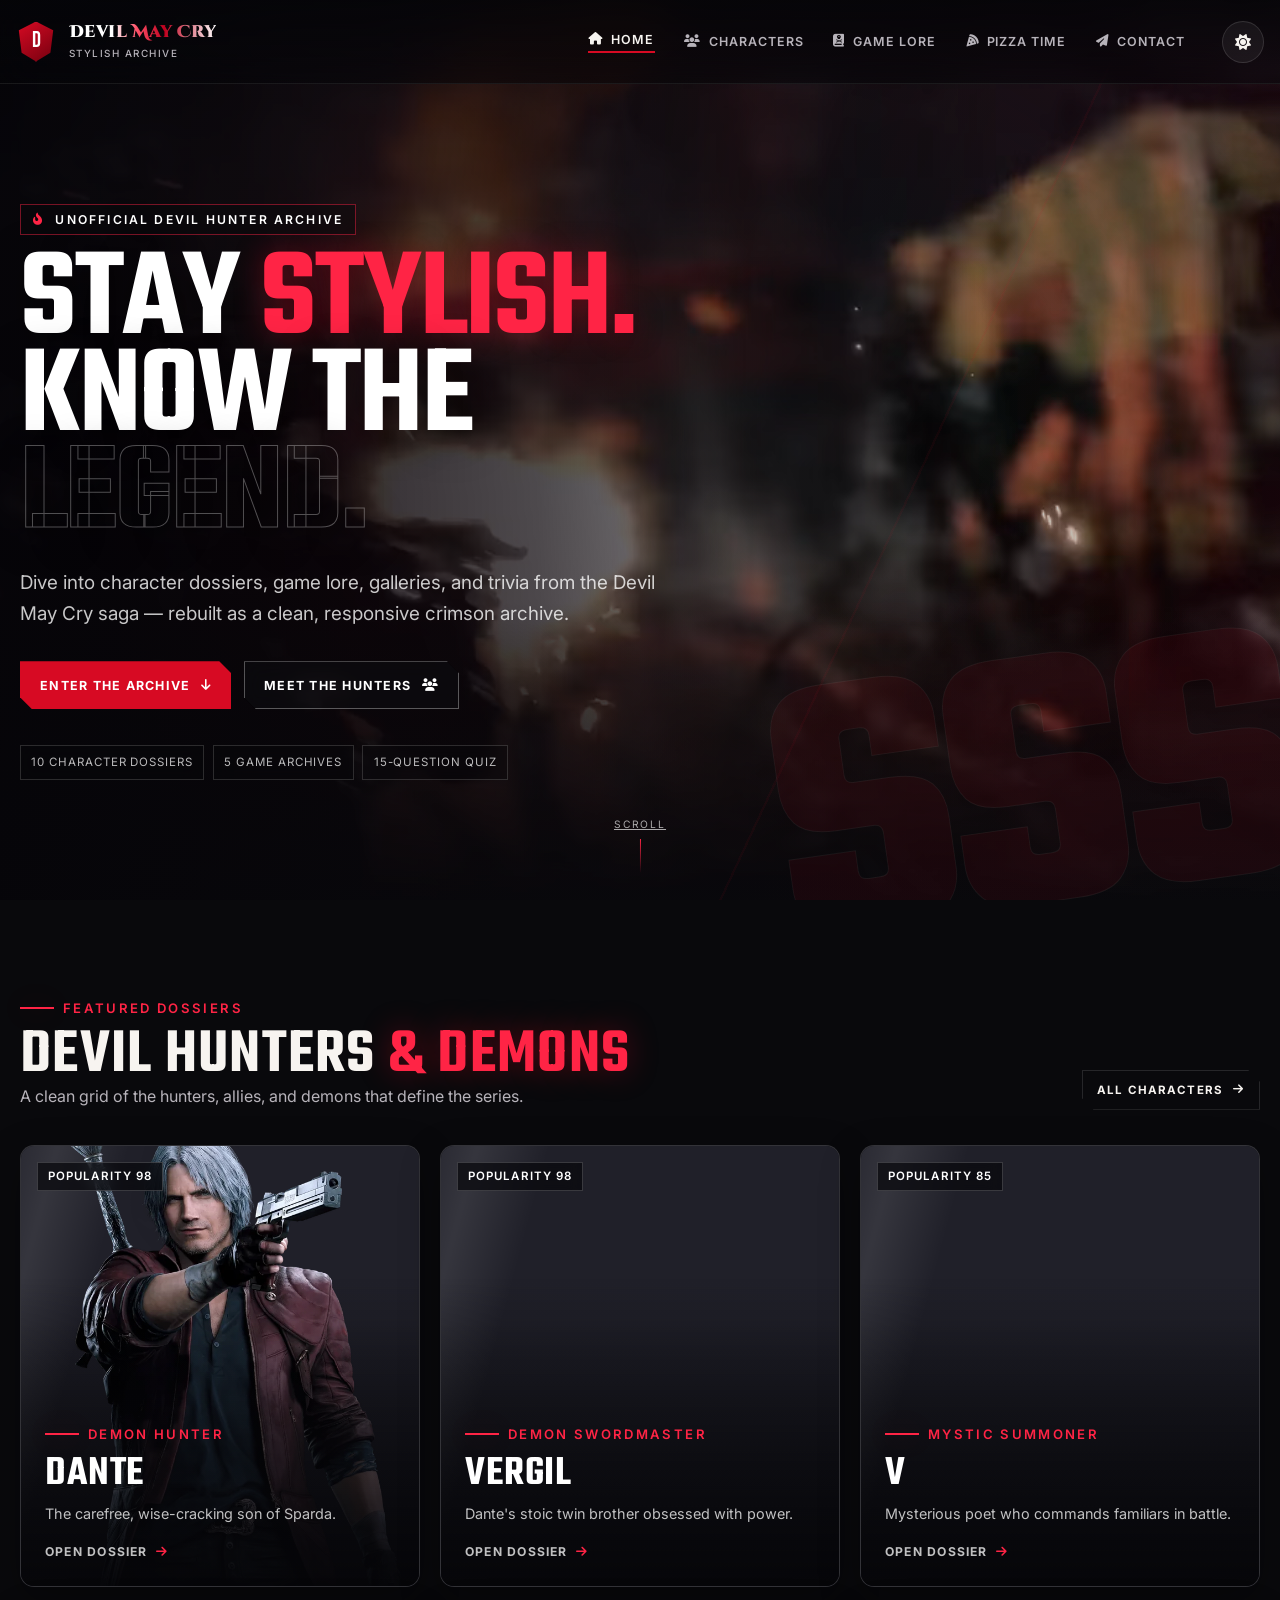
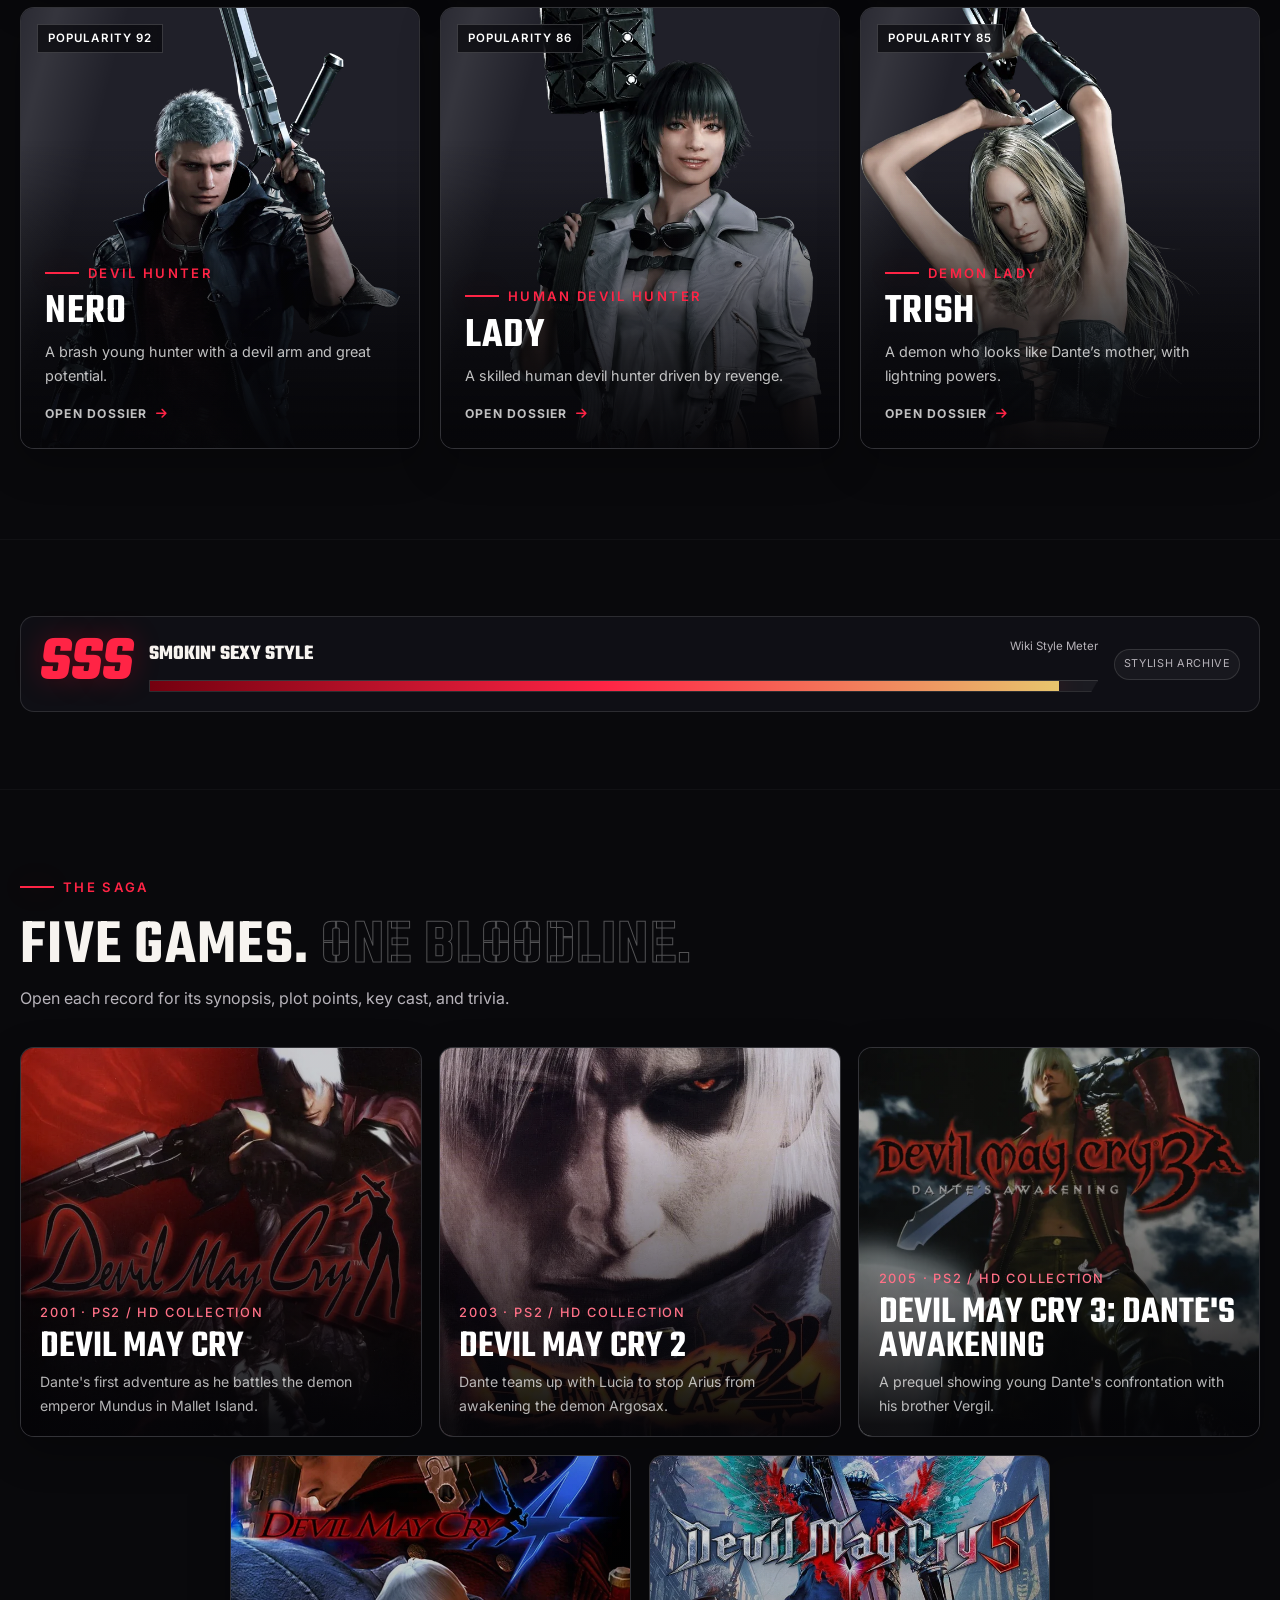
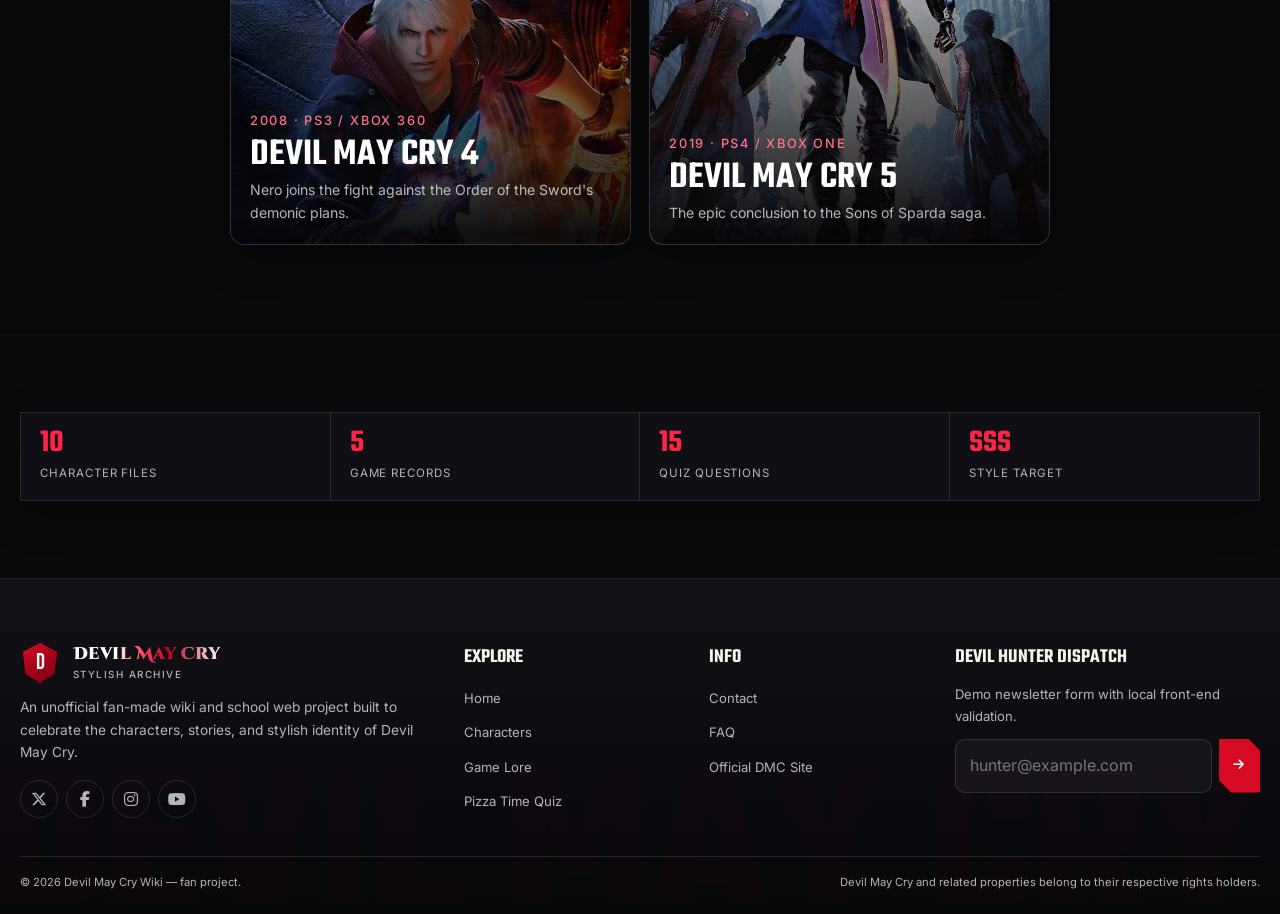
==== index.html @ 2d4bf3bb "new dmc wiki" ====
<!doctype html>
<html lang="en" data-theme="dark">
<head>
  <meta charset="utf-8">
  <meta name="viewport" content="width=device-width, initial-scale=1">
  <meta name="theme-color" content="#09090c">
  <link rel="icon" href="assets/icons/favicon.ico" sizes="32x32">
  <link rel="icon" type="image/png" sizes="32x32" href="assets/icons/favicon-32.png">
  <link rel="apple-touch-icon" href="assets/icons/favicon-180.png">
  <meta name="description" content="Unofficial Devil May Cry fan wiki with character dossiers, game lore, galleries, and a 15-question trivia quiz.">
  <title>Devil May Cry Wiki — Stylish Archive</title>
  <link rel="preconnect" href="https://fonts.googleapis.com">
  <link rel="preconnect" href="https://fonts.gstatic.com" crossorigin>
  <link href="https://fonts.googleapis.com/css2?family=Bebas+Neue&family=Cinzel+Decorative:wght@700;900&family=Inter:wght@400;500;600;700&family=Teko:wght@400;500;600;700&display=swap" rel="stylesheet">
  <link rel="stylesheet" href="https://cdnjs.cloudflare.com/ajax/libs/font-awesome/6.7.2/css/all.min.css">
  <link rel="stylesheet" href="style.css">
</head>
<body>
<div class="scroll-progress" id="scrollProgress" aria-hidden="true"></div>
<header class="site-header" id="siteHeader">
  <div class="nav-shell">
    <a class="brand" href="index.html" aria-label="Devil May Cry Wiki home">
      <span class="brand-mark">D</span>
      <span class="brand-copy"><span class="brand-name">Devil May Cry</span><span class="brand-tag">Stylish Archive</span></span>
    </a>
    <nav class="site-nav" id="siteNav" aria-label="Primary navigation"><ul class="nav-list"><li><a class="nav-link active" href="index.html"><i class="fa-solid fa-house"></i>Home</a></li><li><a class="nav-link " href="characters.html"><i class="fa-solid fa-users"></i>Characters</a></li><li><a class="nav-link " href="lore.html"><i class="fa-solid fa-book-skull"></i>Game Lore</a></li><li><a class="nav-link " href="quiz.html"><i class="fa-solid fa-pizza-slice"></i>Pizza Time</a></li><li><a class="nav-link " href="contact.html"><i class="fa-solid fa-paper-plane"></i>Contact</a></li></ul></nav>
    <div class="nav-actions">
      <button class="icon-btn" id="themeToggle" type="button" aria-label="Switch color theme"><i class="fa-solid fa-sun"></i></button>
      <button class="menu-btn" id="menuButton" type="button" aria-label="Open menu" aria-controls="siteNav" aria-expanded="false"><span></span><span></span><span></span></button>
    </div>
  </div>
</header>
<section class="hero" id="home">
  <div class="hero-media"><video autoplay muted loop playsinline preload="metadata" poster="assets/images/Dmc5.webp"><source src="assets/images/hero-loop.webm" type="video/webm"><source src="assets/images/hero-loop.mp4" type="video/mp4"></video></div>
  <div class="container">
    <div class="hero-copy reveal is-visible">
      <span class="eyebrow"><i class="fa-solid fa-fire-flame-curved"></i> Unofficial Devil Hunter Archive</span>
      <h1 class="hero-title">Stay <span class="slash">Stylish.</span><br>Know the <span class="display-outline">Legend.</span></h1>
      <p class="hero-lede">Dive into character dossiers, game lore, galleries, and trivia from the Devil May Cry saga — rebuilt as a clean, responsive crimson archive.</p>
      <div class="hero-actions"><a class="btn" href="#featured">Enter the archive <i class="fa-solid fa-arrow-down"></i></a><a class="btn secondary" href="characters.html">Meet the hunters <i class="fa-solid fa-users"></i></a></div>
      <div class="hero-badges"><span class="micro-badge">10 character dossiers</span><span class="micro-badge">5 game archives</span><span class="micro-badge">15-question quiz</span></div>
    </div>
  </div>
  <a class="scroll-cue" href="#featured" aria-label="Scroll to featured section">Scroll<span></span></a>
</section>
<main>
  <section class="section" id="featured">
    <div class="container">
      <div class="section-heading split reveal"><div><span class="section-kicker">Featured dossiers</span><h2>Devil Hunters <span class="accent-text">& Demons</span></h2><p>A clean grid of the hunters, allies, and demons that define the series.</p></div><a class="btn ghost small" href="characters.html">All characters <i class="fa-solid fa-arrow-right"></i></a></div>
      <div class="archive-grid" id="featuredGrid"><div class="loading"><div><div class="spinner"></div><p style="margin-top:.8rem">Loading dossiers…</p></div></div></div>
    </div>
  </section>
  <section class="section compact">
    <div class="container"><div class="style-panel reveal"><div class="style-meter"><div class="style-letter">SSS</div><div><div style="display:flex;justify-content:space-between;gap:1rem;margin-bottom:.55rem"><strong style="font-family:var(--font-display);font-size:1.3rem;text-transform:uppercase">Smokin' Sexy Style</strong><span style="color:var(--muted);font-size:.72rem">Wiki Style Meter</span></div><div class="meter-track"><div class="meter-fill" style="--meter:96%"></div></div></div><span class="tag">Stylish archive</span></div></div></div>
  </section>
  <section class="section" id="saga">
    <div class="container"><div class="section-heading reveal"><span class="section-kicker">The saga</span><h2>Five Games. <span class="display-outline">One Bloodline.</span></h2><p>Open each record for its synopsis, plot points, key cast, and trivia.</p></div><div class="saga-grid reveal-stagger" id="sagaGrid"></div></div>
  </section>
  <section class="section compact">
    <div class="container"><div class="stat-rail reveal"><div><strong>10</strong><span>Character files</span></div><div><strong>5</strong><span>Game records</span></div><div><strong>15</strong><span>Quiz questions</span></div><div><strong>SSS</strong><span>Style target</span></div></div></div>
  </section>
</main>
<footer class="site-footer">
  <div class="container">
    <div class="footer-grid">
      <div class="footer-about">
        <a class="brand" href="index.html"><span class="brand-mark">D</span><span class="brand-copy"><span class="brand-name">Devil May Cry</span><span class="brand-tag">Stylish Archive</span></span></a>
        <p>An unofficial fan-made wiki and school web project built to celebrate the characters, stories, and stylish identity of Devil May Cry.</p>
        <div class="social-row" aria-label="Official Devil May Cry social links">
          <a class="social-link" href="https://x.com/DevilMayCry" target="_blank" rel="noopener" aria-label="X / Twitter"><i class="fa-brands fa-x-twitter"></i></a>
          <a class="social-link" href="https://www.facebook.com/DMCPOCOFFICIAL/" target="_blank" rel="noopener" aria-label="Facebook"><i class="fa-brands fa-facebook-f"></i></a>
          <a class="social-link" href="https://www.instagram.com/devilmaycry_5/" target="_blank" rel="noopener" aria-label="Instagram"><i class="fa-brands fa-instagram"></i></a>
          <a class="social-link" href="https://www.youtube.com/devilmaycry" target="_blank" rel="noopener" aria-label="YouTube"><i class="fa-brands fa-youtube"></i></a>
        </div>
      </div>
      <div>
        <h3 class="footer-title">Explore</h3>
        <ul class="footer-links"><li><a href="index.html">Home</a></li><li><a href="characters.html">Characters</a></li><li><a href="lore.html">Game Lore</a></li><li><a href="quiz.html">Pizza Time Quiz</a></li></ul>
      </div>
      <div>
        <h3 class="footer-title">Info</h3>
        <ul class="footer-links"><li><a href="contact.html">Contact</a></li><li><a href="contact.html#faq">FAQ</a></li><li><a href="https://www.devilmaycry.com/5se/us/" target="_blank" rel="noopener">Official DMC Site</a></li></ul>
      </div>
      <div>
        <h3 class="footer-title">Devil Hunter Dispatch</h3>
        <p style="color:var(--muted);font-size:.82rem;margin-bottom:.7rem">Demo newsletter form with local front-end validation.</p>
        <div><form class="newsletter newsletter-form" novalidate><input class="field" type="email" aria-label="Newsletter email" placeholder="hunter@example.com" required><button class="btn" type="submit" aria-label="Subscribe"><i class="fa-solid fa-arrow-right"></i></button></form><p class="newsletter-status" aria-live="polite"></p></div>
      </div>
    </div>
    <div class="footer-bottom"><span>© <span data-current-year></span> Devil May Cry Wiki — fan project.</span><span>Devil May Cry and related properties belong to their respective rights holders.</span></div>
  </div>
</footer>
<button class="back-top" id="backTop" type="button" aria-label="Back to top"><i class="fa-solid fa-arrow-up"></i></button>
<div class="lightbox" id="lightbox" role="dialog" aria-modal="true" aria-hidden="true" aria-label="Image preview"><div class="lightbox-inner"><button class="lightbox-close" id="lightboxClose" aria-label="Close image preview"><i class="fa-solid fa-xmark"></i></button><img id="lightboxImage" alt=""><p class="lightbox-caption" id="lightboxCaption"></p></div></div>
<div class="cursor-dot" aria-hidden="true"></div><div class="cursor-ring" aria-hidden="true"></div>
<script src="assets/js/site.js" defer></script>
<script src="assets/js/home.js" defer></script>
</body>
</html>
---- style.css ----
/* =========================================================
   DEVIL MAY CRY WIKI — ORGANIZED STYLISH RENOVATION
   Shared design system for all pages
   ========================================================= */

:root {
  --crimson: #d70a23;
  --crimson-bright: #ff2445;
  --crimson-deep: #74000f;
  --blood: #2a0007;
  --ink: #09090c;
  --ink-2: #111117;
  --panel: rgba(18, 18, 24, .82);
  --panel-solid: #17171d;
  --surface: #202029;
  --surface-2: #2a2a35;
  --paper: #f4f1ea;
  --text: #f7f4f0;
  --muted: #b7b3ba;
  --line: rgba(255, 255, 255, .12);
  --line-hot: rgba(255, 36, 69, .45);
  --accent: #e7c56d;
  --accent-cool: #87c9ff;
  --success: #55d68c;
  --danger: #ff5b6e;
  --shadow: 0 24px 70px rgba(0, 0, 0, .45);
  --shadow-soft: 0 14px 40px rgba(0, 0, 0, .28);
  --glow: 0 0 28px rgba(215, 10, 35, .32);
  --radius-sm: 10px;
  --radius: 14px;
  --radius-lg: 20px;
  --nav-h: 84px;
  --max: 1240px;
  --space-section: clamp(4rem, 7vw, 6.5rem);
  --font-display: 'Teko', sans-serif;
  --font-logo: 'Cinzel Decorative', serif;
  --font-head: 'Bebas Neue', sans-serif;
  --font-body: 'Inter', sans-serif;
  --ease: cubic-bezier(.2, .8, .2, 1);
}

[data-theme='light'] {
  --ink: #ece7df;
  --ink-2: #f7f2eb;
  --panel: rgba(255, 250, 244, .86);
  --panel-solid: #fffaf4;
  --surface: #eee6dc;
  --surface-2: #e3d7ca;
  --paper: #17131a;
  --text: #1b161c;
  --muted: #6e636c;
  --line: rgba(41, 22, 28, .16);
  --line-hot: rgba(173, 0, 29, .35);
  --crimson: #ad001d;
  --crimson-bright: #d50b2b;
  --crimson-deep: #760014;
  --blood: #f4dfe2;
  --accent: #8d6418;
  --accent-cool: #2e6596;
  --shadow: 0 24px 70px rgba(64, 33, 37, .16);
  --shadow-soft: 0 14px 40px rgba(64, 33, 37, .12);
  --glow: 0 0 24px rgba(173, 0, 29, .16);
}

* {
  box-sizing: border-box;
  margin: 0;
  padding: 0;
}

html {
  scroll-behavior: smooth;
  scroll-padding-top: calc(var(--nav-h) + 18px);
}

body {
  min-height: 100vh;
  overflow-x: hidden;
  background: var(--ink);
  color: var(--text);
  font-family: var(--font-body);
  line-height: 1.65;
  transition: background .35s ease, color .35s ease;
}

body.menu-open {
  overflow: hidden;
}

body::before {
  content: '';
  position: fixed;
  inset: 0;
  pointer-events: none;
  z-index: -2;
  background:
    radial-gradient(circle at 16% 18%, rgba(215, 10, 35, .10), transparent 28rem),
    radial-gradient(circle at 84% 72%, rgba(72, 92, 156, .05), transparent 30rem),
    linear-gradient(180deg, rgba(255, 255, 255, .012), transparent 45%);
  background-size: auto;
}

body::after {
  content: '';
  position: fixed;
  inset: 0;
  pointer-events: none;
  z-index: 9998;
  opacity: .055;
  mix-blend-mode: soft-light;
  background-image: url("data:image/svg+xml,%3Csvg viewBox='0 0 140 140' xmlns='http://www.w3.org/2000/svg'%3E%3Cfilter id='n'%3E%3CfeTurbulence type='fractalNoise' baseFrequency='.75' numOctaves='3' stitchTiles='stitch'/%3E%3C/filter%3E%3Crect width='100%25' height='100%25' filter='url(%23n)' opacity='.22'/%3E%3C/svg%3E");
}

::selection {
  background: var(--crimson);
  color: #fff;
}

img,
video {
  max-width: 100%;
  display: block;
}

a {
  color: inherit;
}

button,
input,
select,
textarea {
  font: inherit;
}

button {
  color: inherit;
}

button,
a {
  -webkit-tap-highlight-color: transparent;
}

.container {
  width: min(calc(100% - 2rem), var(--max));
  margin-inline: auto;
}

.section {
  padding: var(--space-section) 0;
  position: relative;
}

.section.compact {
  padding-block: clamp(3rem, 6vw, 5rem);
}

.section-kicker {
  display: inline-flex;
  align-items: center;
  gap: .55rem;
  color: var(--crimson-bright);
  text-transform: uppercase;
  letter-spacing: .18em;
  font: 600 .82rem var(--font-body);
  margin-bottom: .8rem;
}

.section-kicker::before {
  content: '';
  width: 34px;
  height: 2px;
  background: currentColor;
  box-shadow: var(--glow);
}

.section-heading {
  display: grid;
  gap: .7rem;
  margin-bottom: 2.2rem;
}

.section-heading.split {
  grid-template-columns: 1fr auto;
  align-items: end;
}

.section-heading h2,
.page-title {
  font-family: var(--font-display);
  font-size: clamp(2.7rem, 5vw, 4.9rem);
  font-weight: 600;
  line-height: .86;
  letter-spacing: .02em;
  text-transform: uppercase;
}

.section-heading p {
  max-width: 700px;
  color: var(--muted);
}

.display-outline {
  -webkit-text-stroke: 1px rgba(255, 255, 255, .3);
  color: transparent;
}

[data-theme='light'] .display-outline {
  -webkit-text-stroke-color: rgba(20, 10, 15, .35);
}

/* ---------- fixed navigation ---------- */
.site-header {
  position: fixed;
  inset: 0 0 auto 0;
  height: var(--nav-h);
  z-index: 1200;
  display: flex;
  align-items: center;
  background: linear-gradient(180deg, rgba(5, 5, 8, .9), rgba(5, 5, 8, .56));
  border-bottom: 1px solid rgba(255, 255, 255, .08);
  backdrop-filter: blur(18px) saturate(130%);
  transition: height .35s var(--ease), background .35s ease, box-shadow .35s ease;
}

[data-theme='light'] .site-header {
  background: linear-gradient(180deg, rgba(255, 250, 244, .94), rgba(255, 250, 244, .76));
}

.site-header.scrolled {
  height: 68px;
  box-shadow: 0 14px 40px rgba(0, 0, 0, .25);
  background: rgba(8, 8, 12, .9);
}

[data-theme='light'] .site-header.scrolled {
  background: rgba(255, 250, 244, .94);
}

.nav-shell {
  width: min(calc(100% - 2rem), 1380px);
  margin: auto;
  display: flex;
  align-items: center;
  gap: 1rem;
}

.brand {
  text-decoration: none;
  display: flex;
  align-items: center;
  gap: .8rem;
  min-width: max-content;
}

.brand-mark {
  width: 40px;
  aspect-ratio: 1;
  display: grid;
  place-items: center;
  border: 1px solid var(--line-hot);
  background: linear-gradient(145deg, var(--crimson), var(--crimson-deep));
  clip-path: polygon(50% 0, 93% 22%, 86% 78%, 50% 100%, 14% 78%, 7% 22%);
  box-shadow: var(--glow);
  color: white;
  font-family: var(--font-head);
  font-size: 1.4rem;
}

.brand-copy {
  display: grid;
  line-height: 1;
}

.brand-name {
  font-family: var(--font-logo);
  font-weight: 900;
  font-size: clamp(.78rem, 1.4vw, 1.05rem);
  letter-spacing: .03em;
  background: linear-gradient(90deg, #fff 0 30%, #ff5269 46%, #bf001e 65%, #fff 100%);
  -webkit-background-clip: text;
  background-clip: text;
  color: transparent;
}

[data-theme='light'] .brand-name {
  background: none;
  color: var(--text);
}

.brand-tag {
  color: var(--muted);
  font: 500 .62rem var(--font-body);
  letter-spacing: .15em;
  text-transform: uppercase;
  margin-top: .35rem;
}

.site-nav {
  margin-left: auto;
}

.nav-list {
  display: flex;
  align-items: center;
  list-style: none;
  gap: .2rem;
}

.nav-link {
  position: relative;
  display: inline-flex;
  align-items: center;
  gap: .5rem;
  padding: .72rem .82rem;
  text-decoration: none;
  color: var(--muted);
  font: 600 .78rem var(--font-body);
  letter-spacing: .08em;
  text-transform: uppercase;
  transition: color .25s ease, transform .25s var(--ease);
}

.nav-link::after {
  content: '';
  position: absolute;
  left: .8rem;
  right: .8rem;
  bottom: .35rem;
  height: 2px;
  transform: scaleX(0);
  background: var(--crimson);
  transform-origin: right;
  transition: transform .3s var(--ease);
}

.nav-link:hover,
.nav-link.active {
  color: var(--text);
  transform: translateY(-2px);
}

.nav-link:hover::after,
.nav-link.active::after {
  transform: scaleX(1);
  transform-origin: left;
}

.nav-actions {
  display: flex;
  align-items: center;
  gap: .5rem;
  margin-left: .5rem;
}

.icon-btn,
.menu-btn {
  width: 42px;
  aspect-ratio: 1;
  display: grid;
  place-items: center;
  border-radius: 50%;
  border: 1px solid var(--line);
  background: rgba(255, 255, 255, .055);
  cursor: pointer;
  transition: transform .25s var(--ease), border-color .25s ease, background .25s ease;
}

.icon-btn:hover,
.menu-btn:hover {
  transform: translateY(-2px) rotate(4deg);
  border-color: var(--line-hot);
  background: rgba(215, 10, 35, .12);
}

.menu-btn {
  display: none;
  position: relative;
}

.menu-btn span {
  position: absolute;
  width: 18px;
  height: 2px;
  background: currentColor;
  transition: .28s var(--ease);
}

.menu-btn span:nth-child(1) {
  transform: translateY(-6px);
}

.menu-btn span:nth-child(3) {
  transform: translateY(6px);
}

.menu-btn[aria-expanded='true'] span:nth-child(1) {
  transform: rotate(45deg);
}

.menu-btn[aria-expanded='true'] span:nth-child(2) {
  opacity: 0;
}

.menu-btn[aria-expanded='true'] span:nth-child(3) {
  transform: rotate(-45deg);
}

.scroll-progress {
  position: fixed;
  inset: 0 auto auto 0;
  height: 3px;
  width: var(--scroll, 0%);
  z-index: 1300;
  background: linear-gradient(90deg, var(--crimson-deep), var(--crimson-bright), var(--accent));
  box-shadow: var(--glow);
}

/* ---------- heroes ---------- */
.hero {
  min-height: 100svh;
  position: relative;
  isolation: isolate;
  overflow: hidden;
  display: grid;
  align-items: center;
  padding: calc(var(--nav-h) + 4rem) 0 4rem;
}

.hero-media,
.page-hero-media {
  position: absolute;
  inset: 0;
  z-index: -4;
  overflow: hidden;
}

.hero-media video,
.hero-media img,
.page-hero-media img,
.page-hero-media video {
  width: 100%;
  height: 100%;
  object-fit: cover;
}

.hero-media::after,
.page-hero-media::after {
  content: '';
  position: absolute;
  inset: 0;
  background:
    linear-gradient(90deg, rgba(6, 5, 9, .95) 0%, rgba(8, 7, 11, .7) 42%, rgba(8, 7, 11, .22) 78%),
    linear-gradient(0deg, var(--ink) 0%, transparent 33%),
    radial-gradient(circle at 66% 44%, transparent 0 15%, rgba(110, 0, 16, .22) 55%, rgba(0, 0, 0, .38) 100%);
}

[data-theme='light'] .hero-media::after,
[data-theme='light'] .page-hero-media::after {
  background: linear-gradient(90deg, rgba(24, 14, 18, .88), rgba(24, 14, 18, .58), rgba(24, 14, 18, .18)), linear-gradient(0deg, var(--ink) 0%, transparent 35%);
}

.hero::before,
.page-hero::before {
  content: '';
  position: absolute;
  inset: 0;
  z-index: -2;
  pointer-events: none;
  background: linear-gradient(115deg, transparent 0 67%, rgba(215, 10, 35, .055) 67% 67.15%, transparent 67.15% 100%);
  transform: none;
}

.hero::after {
  content: 'SSS';
  position: absolute;
  right: -1vw;
  bottom: -5vh;
  z-index: -1;
  font: 700 clamp(11rem, 30vw, 32rem)/.7 var(--font-display);
  letter-spacing: -.04em;
  color: rgba(215, 10, 35, .08);
  -webkit-text-stroke: 1px rgba(255, 255, 255, .05);
  transform: rotate(-8deg);
  pointer-events: none;
}

.hero-copy {
  max-width: 780px;
}

.eyebrow {
  display: inline-flex;
  align-items: center;
  gap: .7rem;
  padding: .42rem .75rem;
  margin-bottom: 1.2rem;
  border: 1px solid var(--line-hot);
  background: rgba(10, 10, 14, .42);
  backdrop-filter: blur(10px);
  color: #fff;
  font: 600 .76rem var(--font-body);
  letter-spacing: .18em;
  text-transform: uppercase;
}

.eyebrow i {
  color: var(--crimson-bright);
}

.hero-title {
  font-family: var(--font-display);
  font-weight: 600;
  font-size: clamp(4.1rem, 10vw, 9.6rem);
  letter-spacing: -.015em;
  line-height: .76;
  text-transform: uppercase;
  color: #fff;
  text-shadow: 0 9px 42px rgba(0, 0, 0, .48);
}

.hero-title .slash,
.accent-text {
  color: var(--crimson-bright);
  text-shadow: 0 0 30px rgba(215, 10, 35, .36);
}

.hero-lede {
  max-width: 650px;
  margin-top: 1.35rem;
  color: rgba(255, 255, 255, .78);
  font-size: clamp(1rem, 2vw, 1.18rem);
}

.hero-actions {
  display: flex;
  flex-wrap: wrap;
  gap: .8rem;
  margin-top: 2rem;
}

.btn {
  --btn-bg: var(--crimson);
  position: relative;
  isolation: isolate;
  overflow: hidden;
  display: inline-flex;
  align-items: center;
  justify-content: center;
  gap: .65rem;
  min-height: 48px;
  padding: .82rem 1.2rem;
  border: 1px solid transparent;
  background: var(--btn-bg);
  color: white;
  text-decoration: none;
  cursor: pointer;
  font: 700 .78rem var(--font-body);
  letter-spacing: .1em;
  text-transform: uppercase;
  clip-path: polygon(0 0, calc(100% - 12px) 0, 100% 12px, 100% 100%, 12px 100%, 0 calc(100% - 12px));
  transition: transform .28s var(--ease), box-shadow .28s ease, background .28s ease;
}

.btn::before {
  content: '';
  position: absolute;
  inset: 0;
  z-index: -1;
  transform: translateX(-115%) skewX(-20deg);
  background: linear-gradient(90deg, transparent, rgba(255, 255, 255, .28), transparent);
  transition: transform .55s var(--ease);
}

.btn:hover {
  transform: translateY(-4px);
  box-shadow: 0 14px 35px rgba(215, 10, 35, .25);
}

.btn:hover::before {
  transform: translateX(115%) skewX(-20deg);
}

.btn.secondary {
  --btn-bg: rgba(13, 13, 18, .55);
  border-color: rgba(255, 255, 255, .32);
  backdrop-filter: blur(10px);
}

.btn.ghost {
  --btn-bg: transparent;
  border-color: var(--line);
  color: var(--text);
}

.btn.small {
  min-height: 40px;
  padding: .65rem .9rem;
  font-size: .72rem;
}

.hero-badges {
  display: flex;
  flex-wrap: wrap;
  gap: .55rem;
  margin-top: 2.2rem;
}

.micro-badge {
  padding: .45rem .65rem;
  border: 1px solid rgba(255, 255, 255, .15);
  background: rgba(10, 10, 14, .35);
  color: rgba(255, 255, 255, .72);
  font-size: .72rem;
  text-transform: uppercase;
  letter-spacing: .08em;
  backdrop-filter: blur(8px);
}

.scroll-cue {
  position: absolute;
  left: 50%;
  bottom: 1.7rem;
  transform: translateX(-50%);
  display: grid;
  place-items: center;
  gap: .35rem;
  color: rgba(255, 255, 255, .65);
  font-size: .64rem;
  letter-spacing: .18em;
  text-transform: uppercase;
}

.scroll-cue span {
  width: 1px;
  height: 34px;
  background: linear-gradient(var(--crimson-bright), transparent);
  animation: scrollCue 1.5s ease-in-out infinite;
}

@keyframes scrollCue {

  0%,
  100% {
    transform: scaleY(.55);
    transform-origin: top;
    opacity: .45;
  }

  50% {
    transform: scaleY(1);
    opacity: 1;
  }
}

.page-hero {
  min-height: 60svh;
  position: relative;
  isolation: isolate;
  overflow: hidden;
  display: grid;
  align-items: end;
  padding: calc(var(--nav-h) + 5rem) 0 4rem;
}

.page-hero .container {
  position: relative;
  z-index: 2;
}

.page-hero h1 {
  max-width: 900px;
  color: #fff;
  text-shadow: 0 12px 36px rgba(0, 0, 0, .5);
}

.page-hero p {
  color: rgba(255, 255, 255, .75);
  max-width: 700px;
  margin-top: 1rem;
}

.breadcrumb {
  display: flex;
  flex-wrap: wrap;
  gap: .5rem;
  align-items: center;
  margin-bottom: 1rem;
  color: rgba(255, 255, 255, .62);
  font-size: .76rem;
  text-transform: uppercase;
  letter-spacing: .1em;
}

.breadcrumb a {
  text-decoration: none;
}

.breadcrumb i {
  font-size: .6rem;
  color: var(--crimson-bright);
}

/* ---------- decorative rails / stats ---------- */
.stat-rail {
  display: grid;
  grid-template-columns: repeat(4, 1fr);
  border: 1px solid var(--line);
  background: var(--panel);
  box-shadow: var(--shadow-soft);
  overflow: hidden;
}

.stat-rail>div {
  padding: 1rem 1.2rem;
  border-right: 1px solid var(--line);
}

.stat-rail>div:last-child {
  border-right: 0;
}

.stat-rail strong {
  display: block;
  font: 600 2rem/.9 var(--font-display);
  color: var(--crimson-bright);
}

.stat-rail span {
  color: var(--muted);
  font-size: .72rem;
  letter-spacing: .08em;
  text-transform: uppercase;
}

/* ---------- archive-grid cards ---------- */
.archive-grid {
  display: grid;
  grid-template-columns: repeat(3, minmax(0, 1fr));
  gap: 1.25rem;
  align-items: stretch;
}

.archive-grid>* {
  min-width: 0;
  margin: 0;
}

.card {
  position: relative;
  overflow: hidden;
  background: var(--panel-solid);
  border: 1px solid var(--line);
  box-shadow: var(--shadow-soft);
  border-radius: var(--radius);
  transform-style: preserve-3d;
  transition: transform .45s var(--ease), box-shadow .4s ease, border-color .35s ease;
}

.card::before {
  content: '';
  position: absolute;
  inset: 0;
  z-index: 3;
  pointer-events: none;
  background: radial-gradient(circle at var(--mx, 50%) var(--my, 50%), rgba(255, 255, 255, .14), transparent 28%);
  opacity: 0;
  transition: opacity .3s ease;
}

.card::after {
  content: '';
  position: absolute;
  left: -20%;
  top: -80%;
  width: 35%;
  height: 240%;
  z-index: 3;
  pointer-events: none;
  background: linear-gradient(90deg, transparent, rgba(255, 255, 255, .16), transparent);
  transform: rotate(15deg);
  transition: left .6s var(--ease);
}

.card:hover {
  transform: perspective(1000px) rotateX(var(--rx, 0deg)) rotateY(var(--ry, 0deg)) translateY(-6px);
  border-color: var(--line-hot);
  box-shadow: var(--shadow), var(--glow);
}

.card:hover::before {
  opacity: 1;
}

.card:hover::after {
  left: 120%;
}

.card-media {
  position: relative;
  overflow: hidden;
  background: var(--surface);
  min-height: 0;
  aspect-ratio: 4 / 5;
}

.card-media img {
  width: 100%;
  height: 100%;
  object-fit: cover;
  object-position: center;
  transition: transform .7s var(--ease), filter .45s ease;
}

.card:hover .card-media img {
  transform: scale(1.055);
  filter: saturate(1.12) contrast(1.04);
}

.card-media::after {
  content: '';
  position: absolute;
  inset: 35% 0 0;
  background: linear-gradient(transparent, rgba(6, 6, 9, .88));
}

.card.tall .card-media,
.card.medium .card-media,
.card.short .card-media {
  min-height: 0;
}

.card-body {
  padding: 1.15rem;
  position: relative;
  z-index: 4;
}

.card-index {
  position: absolute;
  right: 1rem;
  top: -2.4rem;
  font: 500 4rem/.8 var(--font-display);
  color: rgba(255, 255, 255, .13);
}

.card h3 {
  font: 600 clamp(1.7rem, 3vw, 2.35rem)/.9 var(--font-display);
  text-transform: uppercase;
  letter-spacing: .02em;
}

.card p {
  margin-top: .55rem;
  color: var(--muted);
  font-size: .9rem;
}

.card-meta {
  display: flex;
  flex-wrap: wrap;
  gap: .45rem;
  align-items: center;
  margin-top: .8rem;
}

.tag {
  display: inline-flex;
  align-items: center;
  gap: .35rem;
  padding: .34rem .52rem;
  border: 1px solid var(--line);
  background: rgba(255, 255, 255, .04);
  color: var(--muted);
  border-radius: 999px;
  font-size: .68rem;
  letter-spacing: .06em;
  text-transform: uppercase;
}

.card-link {
  display: inline-flex;
  align-items: center;
  gap: .55rem;
  margin-top: 1rem;
  color: var(--text);
  text-decoration: none;
  font-size: .76rem;
  font-weight: 700;
  letter-spacing: .1em;
  text-transform: uppercase;
}

.card-link i {
  color: var(--crimson-bright);
  transition: transform .25s ease;
}

.card-link:hover i {
  transform: translateX(5px);
}

.card-rank {
  position: absolute;
  top: 1rem;
  left: 1rem;
  z-index: 4;
  padding: .4rem .6rem;
  color: #fff;
  background: rgba(8, 8, 12, .72);
  border: 1px solid rgba(255, 255, 255, .18);
  backdrop-filter: blur(8px);
  font: 600 .72rem var(--font-body);
  letter-spacing: .1em;
  text-transform: uppercase;
}

.feature-card {
  min-height: 430px;
}

.feature-card .card-media {
  position: absolute;
  inset: 0;
  min-height: 100%;
}

.feature-card .card-body {
  min-height: 430px;
  display: flex;
  flex-direction: column;
  align-items: flex-start;
  justify-content: flex-end;
  padding: 1.5rem;
  background: linear-gradient(0deg, rgba(6, 6, 9, .92), transparent 70%);
}

.feature-card h3 {
  color: #fff;
  font-size: 2.65rem;
}

.feature-card p,
.feature-card .card-link {
  color: rgba(255, 255, 255, .75);
}

/* ---------- style meter ---------- */
.style-panel {
  padding: 1.2rem;
  border: 1px solid var(--line);
  background: linear-gradient(135deg, var(--panel), rgba(215, 10, 35, .08));
  border-radius: var(--radius);
}

.style-meter {
  display: grid;
  grid-template-columns: auto 1fr auto;
  align-items: center;
  gap: 1rem;
}

.style-letter {
  font: 700 4rem/.75 var(--font-display);
  color: var(--crimson-bright);
  text-shadow: var(--glow);
  transform: skewX(-8deg);
}

.meter-track {
  height: 12px;
  border: 1px solid var(--line);
  background: rgba(255, 255, 255, .05);
  overflow: hidden;
  clip-path: polygon(0 0, 100% 0, calc(100% - 7px) 100%, 0 100%);
}

.meter-fill {
  width: var(--meter, 92%);
  height: 100%;
  background: linear-gradient(90deg, var(--crimson-deep), var(--crimson-bright), var(--accent));
  box-shadow: var(--glow);
  transform-origin: left;
  animation: meterIn 1.1s var(--ease) both;
}

@keyframes meterIn {
  from {
    transform: scaleX(0);
  }
}

/* ---------- filter controls ---------- */
.control-panel {
  display: grid;
  grid-template-columns: minmax(220px, 1fr) repeat(2, minmax(160px, 230px)) auto;
  gap: .8rem;
  padding: 1rem;
  border: 1px solid var(--line);
  background: var(--panel);
  border-radius: var(--radius);
  box-shadow: var(--shadow-soft);
  margin-bottom: 1.6rem;
}

.view-toggle {
  display: inline-flex;
  align-items: center;
  gap: .2rem;
  padding: .3rem;
  border: 1px solid var(--line);
  background: rgba(255, 255, 255, .045);
  border-radius: var(--radius-sm);
}

.view-toggle-btn {
  display: inline-flex;
  align-items: center;
  gap: .45rem;
  border: 0;
  background: transparent;
  color: var(--muted);
  font: 600 .76rem var(--font-body);
  letter-spacing: .04em;
  text-transform: uppercase;
  padding: .58rem .85rem;
  border-radius: calc(var(--radius-sm) - 4px);
  cursor: pointer;
  transition: background .25s ease, color .25s ease;
}

.view-toggle-btn i {
  font-size: .82rem;
}

.view-toggle-btn:hover {
  color: var(--text);
}

.view-toggle-btn.active {
  background: var(--crimson);
  color: #fff;
}

.field-wrap {
  position: relative;
}

.field-wrap>i {
  position: absolute;
  left: 1rem;
  top: 50%;
  transform: translateY(-50%);
  color: var(--crimson-bright);
  pointer-events: none;
}

.field,
select.field,
textarea.field {
  width: 100%;
  min-height: 48px;
  border: 1px solid var(--line);
  outline: 0;
  background: rgba(255, 255, 255, .045);
  color: var(--text);
  border-radius: var(--radius-sm);
  padding: .8rem .9rem;
  transition: border-color .25s ease, background .25s ease, box-shadow .25s ease, transform .25s ease;
}

.field-wrap .field {
  padding-left: 2.8rem;
}

.field:focus {
  border-color: var(--crimson);
  box-shadow: 0 0 0 4px rgba(215, 10, 35, .1);
  background: rgba(215, 10, 35, .055);
}

select.field option {
  background: var(--panel-solid);
  color: var(--text);
}

.result-count {
  color: var(--muted);
  font-size: .8rem;
  margin: -1rem 0 1.4rem;
}

.empty-state {
  padding: 3rem 1.5rem;
  text-align: center;
  border: 1px dashed var(--line);
  border-radius: var(--radius);
  color: var(--muted);
}

/* ---------- timeline ---------- */
.saga-grid {
  display: grid;
  grid-template-columns: repeat(3, minmax(0, 1fr));
  gap: 1.1rem;
}

.saga-card {
  min-height: 390px;
  grid-column: auto;
  position: relative;
  overflow: hidden;
  border-radius: var(--radius);
  border: 1px solid var(--line);
  background: var(--panel-solid);
  box-shadow: var(--shadow-soft);
}

.saga-card img {
  position: absolute;
  inset: 0;
  width: 100%;
  height: 100%;
  object-fit: cover;
  transition: transform .7s var(--ease), filter .5s ease;
}

.saga-card::before {
  content: '';
  position: absolute;
  inset: 0;
  z-index: 1;
  background: linear-gradient(0deg, rgba(4, 4, 7, .95) 3%, rgba(4, 4, 7, .16) 76%);
}

.saga-card:hover img {
  transform: scale(1.06);
  filter: saturate(1.15);
}

.saga-copy {
  position: absolute;
  left: 1.2rem;
  right: 1.2rem;
  bottom: 1.2rem;
  z-index: 2;
  color: #fff;
}

.saga-year {
  font: 500 .8rem var(--font-body);
  letter-spacing: .14em;
  color: #ff7187;
  text-transform: uppercase;
}

.saga-copy h3 {
  font: 600 2.4rem/.9 var(--font-display);
  text-transform: uppercase;
  margin: .35rem 0;
}

.saga-copy p {
  color: rgba(255, 255, 255, .7);
  font-size: .88rem;
}

/* ---------- character detail ---------- */
.detail-layout {
  display: grid;
  grid-template-columns: minmax(300px, .82fr) minmax(0, 1.45fr);
  gap: clamp(1.5rem, 4vw, 4rem);
  align-items: start;
}

.detail-poster {
  position: sticky;
  top: calc(var(--nav-h) + 1.5rem);
  border-radius: var(--radius-lg);
  overflow: hidden;
  border: 1px solid var(--line);
  box-shadow: var(--shadow);
  background: var(--panel-solid);
}

.detail-poster img {
  width: 100%;
  aspect-ratio: 4/5;
  object-fit: cover;
  object-position: center var(--focus-y, 12%);
}

.detail-poster-overlay {
  position: absolute;
  inset: 45% 0 0;
  background: linear-gradient(transparent, rgba(7, 7, 10, .95));
  pointer-events: none;
}

.poster-caption {
  position: absolute;
  left: 1.2rem;
  right: 1.2rem;
  bottom: 1.2rem;
  z-index: 2;
  color: #fff;
}

.rank-chip {
  display: inline-flex;
  align-items: center;
  gap: .5rem;
  border: 1px solid rgba(255, 255, 255, .22);
  background: rgba(8, 8, 12, .65);
  backdrop-filter: blur(10px);
  padding: .45rem .65rem;
  font-size: .72rem;
  letter-spacing: .1em;
  text-transform: uppercase;
}

.detail-copy>*+* {
  margin-top: 1.2rem;
}

.detail-copy h1 {
  font: 600 clamp(4rem, 8vw, 7rem)/.8 var(--font-display);
  text-transform: uppercase;
}

.role-line {
  color: var(--crimson-bright);
  font: 500 1rem var(--font-body);
  letter-spacing: .12em;
  text-transform: uppercase;
}

.weapon-row {
  display: flex;
  flex-wrap: wrap;
  gap: .5rem;
}

.weapon-pill {
  padding: .5rem .7rem;
  border: 1px solid var(--line);
  background: var(--panel);
  border-radius: 999px;
  font-size: .78rem;
  color: var(--muted);
}

.stats-grid {
  display: grid;
  grid-template-columns: repeat(2, 1fr);
  gap: .7rem;
}

.stat-card {
  padding: 1rem;
  border: 1px solid var(--line);
  background: var(--panel);
  border-radius: var(--radius-sm);
}

.stat-top {
  display: flex;
  justify-content: space-between;
  gap: 1rem;
  font-size: .76rem;
  text-transform: uppercase;
  letter-spacing: .08em;
}

.stat-top strong {
  color: var(--crimson-bright);
}

.stat-bar {
  height: 6px;
  margin-top: .65rem;
  background: rgba(255, 255, 255, .06);
  overflow: hidden;
}

.stat-bar span {
  display: block;
  height: 100%;
  width: var(--value);
  background: linear-gradient(90deg, var(--crimson-deep), var(--crimson-bright));
}

.lore-copy {
  color: var(--muted);
}

.lore-copy p+p {
  margin-top: 1rem;
}

.lore-copy strong {
  color: var(--text);
}

.abilities-grid {
  display: grid;
  grid-template-columns: repeat(2, minmax(0, 1fr));
  gap: .8rem;
}

.ability-card {
  padding: 1.1rem;
  border: 1px solid var(--line);
  background: linear-gradient(145deg, var(--panel), rgba(215, 10, 35, .05));
  border-radius: var(--radius);
  transition: transform .3s var(--ease), border-color .3s ease;
}

.ability-card:hover {
  transform: translateY(-4px);
  border-color: var(--line-hot);
}

.ability-icon {
  width: 40px;
  aspect-ratio: 1;
  display: grid;
  place-items: center;
  margin-bottom: .85rem;
  border: 1px solid var(--line-hot);
  color: var(--crimson-bright);
  background: rgba(215, 10, 35, .08);
  transform: rotate(4deg);
}

.ability-card h3 {
  font: 600 1.5rem/.95 var(--font-display);
  text-transform: uppercase;
}

.ability-card p {
  margin-top: .4rem;
  color: var(--muted);
  font-size: .85rem;
}

.gallery-grid {
  display: grid;
  grid-template-columns: repeat(12, 1fr);
  grid-auto-rows: 130px;
  gap: .8rem;
}

.gallery-item {
  grid-column: span 6;
  grid-row: span 2;
  position: relative;
  overflow: hidden;
  border-radius: var(--radius);
  border: 1px solid var(--line);
  cursor: zoom-in;
}

.gallery-item:nth-child(3n+1) {
  grid-column: span 7;
  grid-row: span 3;
}

.gallery-item:nth-child(3n+2) {
  grid-column: span 5;
}

.gallery-item img {
  width: 100%;
  height: 100%;
  object-fit: cover;
  transition: transform .6s var(--ease), filter .4s ease;
}

.gallery-item:hover img {
  transform: scale(1.06);
  filter: saturate(1.13);
}

.gallery-caption {
  position: absolute;
  inset: auto 0 0;
  padding: 2.2rem .9rem .8rem;
  color: #fff;
  font-size: .76rem;
  background: linear-gradient(transparent, rgba(0, 0, 0, .86));
  transform: translateY(20%);
  opacity: 0;
  transition: .3s var(--ease);
}

.gallery-item:hover .gallery-caption {
  transform: none;
  opacity: 1;
}

.quote-wall {
  display: grid;
  gap: .7rem;
}

.quote-card {
  padding: 1rem 1.1rem;
  border-left: 3px solid var(--crimson);
  background: var(--panel);
  color: var(--muted);
  font-style: italic;
}

/* ---------- comments ---------- */
.comments-shell {
  display: grid;
  grid-template-columns: .8fr 1.2fr;
  gap: 1.2rem;
  align-items: start;
}

.comment-form,
.contact-card,
.newsletter-card {
  padding: 1.2rem;
  border: 1px solid var(--line);
  background: var(--panel);
  border-radius: var(--radius);
  box-shadow: var(--shadow-soft);
}

.comment-form textarea {
  min-height: 120px;
  resize: vertical;
}

.comments-list {
  display: grid;
  gap: .7rem;
}

.comment-card {
  padding: 1rem;
  border: 1px solid var(--line);
  background: var(--panel);
  border-radius: var(--radius-sm);
}

.comment-head {
  display: flex;
  align-items: center;
  gap: .7rem;
  margin-bottom: .55rem;
}

.comment-avatar {
  width: 36px;
  aspect-ratio: 1;
  display: grid;
  place-items: center;
  border-radius: 50%;
  background: var(--crimson-deep);
  color: white;
  font-weight: 700;
}

.comment-meta strong {
  display: block;
  font-size: .84rem;
}

.comment-meta span {
  color: var(--muted);
  font-size: .7rem;
}

.comment-card p {
  color: var(--muted);
  font-size: .88rem;
}

/* ---------- lore ---------- */
.lore-archive-grid .card .card-media {
  aspect-ratio: 4 / 5;
}

.game-hero-panel {
  margin-top: -5rem;
  position: relative;
  z-index: 6;
}

.game-meta {
  display: grid;
  grid-template-columns: repeat(3, 1fr);
  border: 1px solid var(--line);
  border-radius: var(--radius);
  overflow: hidden;
  background: var(--panel);
  box-shadow: var(--shadow);
}

.game-meta>div {
  padding: 1rem;
  border-right: 1px solid var(--line);
}

.game-meta>div:last-child {
  border: 0;
}

.game-meta strong {
  display: block;
  color: var(--text);
  font: 600 1.2rem var(--font-display);
  text-transform: uppercase;
}

.game-meta span {
  color: var(--muted);
  font-size: .72rem;
  text-transform: uppercase;
  letter-spacing: .08em;
}

.story-grid {
  display: grid;
  grid-template-columns: minmax(0, 1.45fr) minmax(260px, .55fr);
  gap: 1.2rem;
  align-items: start;
}

.story-panel {
  padding: clamp(1.1rem, 3vw, 2rem);
  border: 1px solid var(--line);
  border-radius: var(--radius);
  background: var(--panel);
}

.story-panel h2 {
  font: 600 2.4rem/.95 var(--font-display);
  text-transform: uppercase;
  margin-bottom: .8rem;
}

.story-panel p {
  color: var(--muted);
}

.plot-list {
  display: grid;
  gap: .7rem;
  counter-reset: plot;
}

.plot-item {
  counter-increment: plot;
  display: grid;
  grid-template-columns: auto 1fr;
  gap: .9rem;
  padding: 1rem;
  border: 1px solid var(--line);
  background: rgba(255, 255, 255, .025);
  border-radius: var(--radius-sm);
}

.plot-item::before {
  content: counter(plot, decimal-leading-zero);
  color: var(--crimson-bright);
  font: 600 1.5rem var(--font-display);
}

.plot-item h3 {
  font: 600 1.35rem var(--font-display);
  text-transform: uppercase;
}

.plot-item p {
  font-size: .88rem;
  margin-top: .2rem;
}

.key-character {
  padding: .9rem;
  border-bottom: 1px solid var(--line);
}

.key-character:last-child {
  border-bottom: 0;
}

.key-character strong {
  display: block;
  font: 600 1.2rem var(--font-display);
  text-transform: uppercase;
}

.key-character span {
  color: var(--crimson-bright);
  font-size: .7rem;
  text-transform: uppercase;
  letter-spacing: .08em;
}

.key-character p {
  margin-top: .3rem;
  font-size: .82rem;
}

.trivia-list {
  display: grid;
  gap: .6rem;
  list-style: none;
}

.trivia-list li {
  position: relative;
  padding: .75rem .75rem .75rem 2.2rem;
  border: 1px solid var(--line);
  background: rgba(255, 255, 255, .025);
  border-radius: var(--radius-sm);
  color: var(--muted);
}

.trivia-list li::before {
  content: '✦';
  position: absolute;
  left: .8rem;
  color: var(--crimson-bright);
}

/* ---------- quiz ---------- */
.quiz-shell {
  max-width: 900px;
  margin-inline: auto;
}

.quiz-card {
  position: relative;
  overflow: hidden;
  padding: clamp(1.2rem, 4vw, 2.5rem);
  border: 1px solid var(--line);
  border-radius: var(--radius-lg);
  background: var(--panel);
  box-shadow: var(--shadow);
}

.quiz-card::before {
  content: 'SSS';
  position: absolute;
  right: -1rem;
  top: -1.5rem;
  font: 700 9rem/.8 var(--font-display);
  color: rgba(215, 10, 35, .07);
  transform: rotate(-9deg);
  pointer-events: none;
}

.quiz-top {
  display: flex;
  align-items: center;
  justify-content: space-between;
  gap: 1rem;
  margin-bottom: 1.5rem;
  color: var(--muted);
  font-size: .76rem;
  text-transform: uppercase;
  letter-spacing: .08em;
}

.quiz-progress {
  height: 5px;
  background: rgba(255, 255, 255, .07);
  margin-bottom: 1.8rem;
  overflow: hidden;
}

.quiz-progress span {
  display: block;
  height: 100%;
  width: var(--progress);
  background: linear-gradient(90deg, var(--crimson), var(--accent));
  transition: width .35s var(--ease);
}

.quiz-question {
  font: 600 clamp(2rem, 5vw, 3.4rem)/.95 var(--font-display);
  text-transform: uppercase;
  max-width: 760px;
}

.quiz-choices {
  display: grid;
  grid-template-columns: repeat(2, 1fr);
  gap: .7rem;
  margin-top: 1.5rem;
}

.choice-btn {
  text-align: left;
  min-height: 64px;
  padding: .85rem 1rem;
  border: 1px solid var(--line);
  border-radius: var(--radius-sm);
  background: rgba(255, 255, 255, .035);
  cursor: pointer;
  transition: .25s var(--ease);
}

.choice-btn:hover:not(:disabled) {
  transform: translateY(-3px);
  border-color: var(--line-hot);
  background: rgba(215, 10, 35, .08);
}

.choice-btn.correct {
  border-color: rgba(85, 214, 140, .55);
  background: rgba(85, 214, 140, .12);
}

.choice-btn.incorrect {
  border-color: rgba(255, 91, 110, .6);
  background: rgba(255, 91, 110, .12);
}

.quiz-actions {
  display: flex;
  justify-content: flex-end;
  margin-top: 1.2rem;
}

.result-rank {
  font: 700 clamp(6rem, 16vw, 11rem)/.8 var(--font-display);
  color: var(--crimson-bright);
  text-shadow: var(--glow);
}

/* ---------- forms / contact ---------- */
.contact-layout {
  display: grid;
  grid-template-columns: .8fr 1.2fr;
  gap: 1.2rem;
  align-items: start;
}

.contact-stack {
  display: grid;
  gap: .8rem;
}

.info-tile {
  display: flex;
  gap: .9rem;
  align-items: flex-start;
  padding: 1rem;
  border: 1px solid var(--line);
  background: var(--panel);
  border-radius: var(--radius);
}

.info-icon {
  width: 42px;
  aspect-ratio: 1;
  display: grid;
  place-items: center;
  flex: 0 0 auto;
  border: 1px solid var(--line-hot);
  background: rgba(215, 10, 35, .08);
  color: var(--crimson-bright);
}

.info-tile h3 {
  font: 600 1.25rem var(--font-display);
  text-transform: uppercase;
}

.info-tile p {
  color: var(--muted);
  font-size: .86rem;
}

.form-grid {
  display: grid;
  grid-template-columns: repeat(2, 1fr);
  gap: .9rem;
}

.form-group {
  display: grid;
  gap: .38rem;
}

.form-group.full {
  grid-column: 1/-1;
}

.form-group label {
  font-size: .72rem;
  text-transform: uppercase;
  letter-spacing: .08em;
  color: var(--muted);
}

.form-group textarea {
  min-height: 150px;
  resize: vertical;
}

.field-error {
  min-height: 1rem;
  font-size: .72rem;
  color: var(--danger);
}

.field.invalid {
  border-color: var(--danger);
}

.form-status {
  min-height: 1.2rem;
  margin-top: .7rem;
  color: var(--success);
  font-size: .82rem;
}

/* ---------- footer ---------- */
.site-footer {
  position: relative;
  overflow: hidden;
  border-top: 1px solid var(--line);
  background: linear-gradient(180deg, var(--ink-2), #07070a);
  padding: 4rem 0 1.4rem;
}

[data-theme='light'] .site-footer {
  background: linear-gradient(180deg, #efe6dd, #e4d8cc);
}

.site-footer::before {
  content: 'DEVIL MAY CRY';
  position: absolute;
  left: -1vw;
  bottom: -1rem;
  white-space: nowrap;
  pointer-events: none;
  font: 700 clamp(6rem, 17vw, 15rem)/.7 var(--font-display);
  color: rgba(215, 10, 35, .04);
}

.footer-grid {
  display: grid;
  grid-template-columns: 1.35fr .7fr .7fr 1fr;
  gap: 2rem;
  position: relative;
  z-index: 1;
}

.footer-about p {
  color: var(--muted);
  max-width: 420px;
  margin-top: .8rem;
  font-size: .86rem;
}

.footer-title {
  font: 600 1.25rem var(--font-display);
  text-transform: uppercase;
  margin-bottom: .75rem;
}

.footer-links {
  display: grid;
  gap: .5rem;
  list-style: none;
}

.footer-links a {
  text-decoration: none;
  color: var(--muted);
  font-size: .82rem;
  transition: color .2s ease, transform .2s ease;
  width: max-content;
}

.footer-links a:hover {
  color: var(--text);
  transform: translateX(4px);
}

.social-row {
  display: flex;
  flex-wrap: wrap;
  gap: .5rem;
  margin-top: 1rem;
}

.social-link {
  width: 38px;
  aspect-ratio: 1;
  display: grid;
  place-items: center;
  border: 1px solid var(--line);
  border-radius: 50%;
  color: var(--muted);
  text-decoration: none;
  transition: .25s var(--ease);
}

.social-link:hover {
  color: #fff;
  border-color: var(--crimson);
  background: var(--crimson);
  transform: translateY(-4px) rotate(-5deg);
}

.newsletter {
  display: flex;
  gap: .45rem;
}

.newsletter .field {
  min-width: 0;
}

.newsletter .btn {
  min-height: 48px;
  padding-inline: .9rem;
}

.newsletter-status {
  min-height: 1rem;
  margin-top: .4rem;
  color: var(--success);
  font-size: .7rem;
}

.footer-bottom {
  display: flex;
  justify-content: space-between;
  gap: 1rem;
  align-items: center;
  border-top: 1px solid var(--line);
  margin-top: 2.4rem;
  padding-top: 1rem;
  color: var(--muted);
  font-size: .7rem;
  position: relative;
  z-index: 1;
}

/* ---------- utility widgets ---------- */
.back-top {
  position: fixed;
  right: 1rem;
  bottom: 1rem;
  width: 46px;
  aspect-ratio: 1;
  z-index: 1000;
  border: 1px solid var(--line-hot);
  background: var(--panel-solid);
  color: var(--text);
  border-radius: 50%;
  cursor: pointer;
  box-shadow: var(--shadow-soft);
  opacity: 0;
  visibility: hidden;
  transform: translateY(10px);
  transition: .3s var(--ease);
}

.back-top.show {
  opacity: 1;
  visibility: visible;
  transform: none;
}

.back-top:hover {
  transform: translateY(-4px);
  background: var(--crimson);
  color: white;
}

.lightbox {
  position: fixed;
  inset: 0;
  z-index: 3000;
  display: grid;
  place-items: center;
  padding: 2rem;
  background: rgba(2, 2, 5, .92);
  backdrop-filter: blur(12px);
  opacity: 0;
  visibility: hidden;
  transition: .28s ease;
}

.lightbox.open {
  opacity: 1;
  visibility: visible;
}

.lightbox-inner {
  max-width: min(1100px, 94vw);
  max-height: 88vh;
  position: relative;
}

.lightbox img {
  max-height: 82vh;
  width: auto;
  max-width: 100%;
  object-fit: contain;
  border: 1px solid rgba(255, 255, 255, .16);
  box-shadow: 0 30px 90px rgba(0, 0, 0, .6);
}

.lightbox-caption {
  color: rgba(255, 255, 255, .75);
  text-align: center;
  margin-top: .6rem;
  font-size: .8rem;
}

.lightbox-close {
  position: absolute;
  right: -.5rem;
  top: -2.9rem;
  width: 40px;
  aspect-ratio: 1;
  border: 1px solid rgba(255, 255, 255, .18);
  background: rgba(255, 255, 255, .07);
  color: #fff;
  border-radius: 50%;
  cursor: pointer;
}

.loading {
  display: grid;
  place-items: center;
  min-height: 240px;
  color: var(--muted);
}

.spinner {
  width: 40px;
  aspect-ratio: 1;
  border: 3px solid var(--line);
  border-top-color: var(--crimson);
  border-radius: 50%;
  animation: spin .8s linear infinite;
}

@keyframes spin {
  to {
    transform: rotate(360deg);
  }
}

.notice {
  padding: 1rem;
  border: 1px solid var(--line);
  background: var(--panel);
  border-radius: var(--radius-sm);
  color: var(--muted);
}

/* ---------- custom cursor ---------- */
.cursor-dot,
.cursor-ring {
  position: fixed;
  left: 0;
  top: 0;
  pointer-events: none;
  z-index: 5000;
  opacity: 0;
}

.cursor-dot {
  width: 5px;
  height: 5px;
  border-radius: 50%;
  background: var(--crimson-bright);
  box-shadow: 0 0 14px var(--crimson);
}

.cursor-ring {
  width: 30px;
  height: 30px;
  border: 1px solid rgba(255, 80, 104, .7);
  border-radius: 50%;
  transition: width .2s ease, height .2s ease, border-color .2s ease, background .2s ease;
}

body.cursor-ready .cursor-dot,
body.cursor-ready .cursor-ring {
  opacity: 1;
}

body.cursor-ready,
body.cursor-ready a,
body.cursor-ready button,
body.cursor-ready input,
body.cursor-ready select,
body.cursor-ready textarea {
  cursor: none;
}

.cursor-ring.is-hover {
  width: 48px;
  height: 48px;
  background: rgba(215, 10, 35, .1);
  border-color: var(--crimson-bright);
}

/* ---------- reveal ---------- */
.reveal {
  opacity: 0;
  transform: translateY(28px) scale(.985);
  transition: opacity .75s var(--ease), transform .75s var(--ease);
}

.reveal.from-left {
  transform: translateX(-36px);
}

.reveal.from-right {
  transform: translateX(36px);
}

.reveal.is-visible {
  opacity: 1;
  transform: none;
}

.reveal-stagger>* {
  opacity: 0;
  transform: translateY(24px);
  transition: opacity .62s var(--ease), transform .62s var(--ease);
}

.reveal-stagger.is-visible>* {
  opacity: 1;
  transform: none;
}

.reveal-stagger.is-visible>*:nth-child(2) {
  transition-delay: .08s;
}

.reveal-stagger.is-visible>*:nth-child(3) {
  transition-delay: .16s;
}

.reveal-stagger.is-visible>*:nth-child(4) {
  transition-delay: .24s;
}

.reveal-stagger.is-visible>*:nth-child(5) {
  transition-delay: .32s;
}

.reveal-stagger.is-visible>*:nth-child(6) {
  transition-delay: .4s;
}

/* ---------- responsive ---------- */
@media (max-width: 980px) {
  :root {
    --nav-h: 72px;
  }

  .menu-btn {
    display: grid;
  }

  .site-nav {
    position: fixed;
    inset: var(--nav-h) 0 0 auto;
    width: min(420px, 100%);
    margin: 0;
    padding: 1.2rem;
    background: rgba(8, 8, 12, .97);
    border-left: 1px solid var(--line);
    backdrop-filter: blur(18px);
    transform: translateX(100%);
    visibility: hidden;
    transition: transform .35s var(--ease), visibility .35s;
  }

  [data-theme='light'] .site-nav {
    background: rgba(255, 250, 244, .98);
  }

  .site-nav.open {
    transform: none;
    visibility: visible;
  }

  .nav-list {
    display: grid;
    gap: .35rem;
  }

  .nav-link {
    min-height: 54px;
    padding: 1rem;
    font-size: .92rem;
    border: 1px solid transparent;
  }

  .nav-link:hover,
  .nav-link.active {
    border-color: var(--line);
    background: rgba(215, 10, 35, .08);
    transform: none;
  }

  .nav-link::after {
    display: none;
  }

  .brand-tag {
    display: none;
  }

  .section-heading.split {
    grid-template-columns: 1fr;
  }

  .stat-rail {
    grid-template-columns: repeat(2, 1fr);
  }

  .stat-rail>div:nth-child(2) {
    border-right: 0;
  }

  .stat-rail>div:nth-child(-n+2) {
    border-bottom: 1px solid var(--line);
  }

  .archive-grid,
  .saga-grid {
    grid-template-columns: repeat(2, minmax(0, 1fr));
  }

  .saga-card,
  .saga-card:nth-child(n) {
    grid-column: auto;
  }

  .detail-layout,
  .story-grid {
    grid-template-columns: 1fr;
  }

  .detail-poster {
    position: relative;
    top: auto;
    max-width: 620px;
  }

  .comments-shell,
  .contact-layout {
    grid-template-columns: 1fr;
  }

  .footer-grid {
    grid-template-columns: repeat(2, 1fr);
  }
}

@media (max-width: 680px) {

  .container,
  .nav-shell {
    width: min(calc(100% - 1.2rem), var(--max));
  }

  .brand-mark {
    width: 36px;
  }

  .hero {
    padding-top: calc(var(--nav-h) + 3rem);
    align-items: end;
    padding-bottom: 6rem;
  }

  .hero-title {
    font-size: clamp(3.8rem, 20vw, 6.8rem);
  }

  .hero-lede {
    font-size: .95rem;
  }

  .hero-actions {
    display: grid;
    grid-template-columns: 1fr;
  }

  .btn {
    width: 100%;
  }

  .page-hero {
    min-height: 52svh;
    padding-bottom: 2.6rem;
  }

  .stat-rail {
    grid-template-columns: 1fr 1fr;
  }

  .archive-grid {
    grid-template-columns: 1fr;
  }

  .card.tall .card-media,
  .card.medium .card-media,
  .card.short .card-media {
    min-height: 0;
  }

  .control-panel {
    grid-template-columns: 1fr;
  }

  .saga-grid {
    grid-template-columns: 1fr;
  }

  .saga-card,
  .saga-card:nth-child(n) {
    grid-column: auto;
    min-height: 360px;
  }

  .abilities-grid {
    grid-template-columns: 1fr;
  }

  .gallery-grid {
    display: grid;
    grid-template-columns: 1fr;
    grid-auto-rows: auto;
  }

  .gallery-item,
  .gallery-item:nth-child(n) {
    grid-column: auto;
    grid-row: auto;
    aspect-ratio: 4/3;
  }

  .comments-shell {
    grid-template-columns: 1fr;
  }

  .game-meta {
    grid-template-columns: 1fr;
  }

  .game-meta>div {
    border-right: 0;
    border-bottom: 1px solid var(--line);
  }

  .game-meta>div:last-child {
    border-bottom: 0;
  }

  .quiz-choices {
    grid-template-columns: 1fr;
  }

  .form-grid {
    grid-template-columns: 1fr;
  }

  .form-group.full {
    grid-column: auto;
  }

  .footer-grid {
    grid-template-columns: 1fr;
  }

  .footer-bottom {
    flex-direction: column;
    align-items: flex-start;
  }

  .newsletter {
    display: grid;
    grid-template-columns: 1fr auto;
  }

  .newsletter .btn {
    width: auto;
  }

  .style-meter {
    grid-template-columns: auto 1fr;
  }

  .style-meter> :last-child {
    display: none;
  }
}

@media (hover: none),
(pointer: coarse) {

  .cursor-dot,
  .cursor-ring {
    display: none !important;
  }

  body,
  body a,
  body button,
  body input,
  body select,
  body textarea {
    cursor: auto !important;
  }

  .card:hover {
    transform: translateY(-4px);
  }
}

/* =========================================================
   SMOOTH HOVER MOTION PASS
   Slower cinematic interactions instead of snappy UI motion.
   ========================================================= */
:root {
  --ease-hover: cubic-bezier(.22, 1, .36, 1);
  --hover-fast: .42s;
  --hover-medium: .62s;
  --hover-slow: .88s;
  --hover-image: 1.05s;
}

@media (hover: hover) and (pointer: fine) {
  .nav-link {
    transition: color var(--hover-fast) ease, transform var(--hover-medium) var(--ease-hover);
  }

  .nav-link::after {
    transition: transform var(--hover-medium) var(--ease-hover);
  }

  .icon-btn,
  .menu-btn,
  .social-link,
  .back-top {
    transition:
      transform var(--hover-medium) var(--ease-hover),
      border-color var(--hover-medium) ease,
      background var(--hover-medium) ease,
      color var(--hover-medium) ease,
      box-shadow var(--hover-medium) ease;
  }

  .btn {
    transition:
      transform var(--hover-medium) var(--ease-hover),
      box-shadow var(--hover-slow) var(--ease-hover),
      background var(--hover-medium) ease,
      border-color var(--hover-medium) ease;
  }

  .btn::before {
    transition: transform .9s var(--ease-hover);
  }

  .card {
    will-change: transform;
    transition:
      transform var(--hover-slow) var(--ease-hover),
      box-shadow var(--hover-slow) var(--ease-hover),
      border-color var(--hover-medium) ease,
      background var(--hover-slow) ease;
  }

  .card::before {
    transition: opacity var(--hover-medium) ease;
  }

  .card::after {
    transition: left 1.05s var(--ease-hover);
  }

  .card-media img {
    transition:
      transform var(--hover-image) var(--ease-hover),
      filter var(--hover-slow) ease;
  }

  .card-link i {
    transition: transform var(--hover-medium) var(--ease-hover);
  }

  .saga-card img,
  .gallery-item img {
    transition:
      transform var(--hover-image) var(--ease-hover),
      filter var(--hover-slow) ease;
  }

  .ability-card {
    transition:
      transform var(--hover-slow) var(--ease-hover),
      border-color var(--hover-medium) ease,
      box-shadow var(--hover-slow) var(--ease-hover),
      background var(--hover-slow) ease;
  }

  .gallery-caption {
    transition:
      transform var(--hover-slow) var(--ease-hover),
      opacity var(--hover-medium) ease;
  }

  .choice-btn {
    transition:
      transform var(--hover-medium) var(--ease-hover),
      border-color var(--hover-medium) ease,
      background var(--hover-medium) ease,
      box-shadow var(--hover-medium) ease;
  }

  .footer-links a {
    transition:
      color var(--hover-fast) ease,
      transform var(--hover-medium) var(--ease-hover);
  }

  .cursor-ring {
    transition:
      width var(--hover-fast) var(--ease-hover),
      height var(--hover-fast) var(--ease-hover),
      border-color var(--hover-fast) ease,
      background var(--hover-fast) ease;
  }
}


/* =========================================================
   ORGANIZED STYLE PASS
   Cleaner rhythm and alignment while keeping DMC character.
   ========================================================= */
.section+.section {
  border-top: 1px solid rgba(255, 255, 255, .035);
}

[data-theme='light'] .section+.section {
  border-top-color: rgba(41, 22, 28, .06);
}

.hero-copy {
  max-width: 760px;
}

.hero-lede {
  max-width: 650px;
}

/* Character archive cards prioritize the face and upper silhouette. */
.character-card {
  display: flex;
  flex-direction: column;
  height: 100%;
}

.character-card .card-media {
  aspect-ratio: 4 / 5;
}

.character-card .card-media img {
  object-position: center var(--focus-y, 10%);
}

.character-card .card-body {
  display: flex;
  flex-direction: column;
  flex: 1;
}

.character-card .card-link {
  margin-top: auto;
  padding-top: 1rem;
}

/* ---------- characters: list view ---------- */
.role-group {
  margin-bottom: 1.8rem;
}

.role-group:last-child {
  margin-bottom: 0;
}

.role-group-heading {
  display: flex;
  align-items: center;
  gap: .7rem;
  margin-bottom: .8rem;
  padding-bottom: .5rem;
  border-bottom: 1px solid var(--line);
}

.role-group-heading h3 {
  font: 600 1.15rem var(--font-display);
  text-transform: uppercase;
  letter-spacing: .04em;
  color: var(--text);
}

.role-group-heading .tag {
  margin-left: auto;
}

.archive-grid[data-view="list"] {
  display: block;
}

.archive-grid[data-view="list"] .role-list {
  display: flex;
  flex-direction: column;
  gap: .7rem;
}

.archive-grid[data-view="list"] .character-card {
  flex-direction: row;
  align-items: center;
  height: auto;
}

.archive-grid[data-view="list"] .card-rank {
  display: none;
}

.archive-grid[data-view="list"] .card-media {
  width: 96px;
  min-width: 96px;
  aspect-ratio: 1 / 1;
  border-radius: var(--radius-sm);
  margin: .6rem 0 .6rem .6rem;
}

.archive-grid[data-view="list"] .card-media::after {
  display: none;
}

.archive-grid[data-view="list"] .card-index {
  display: none;
}

.archive-grid[data-view="list"] .card-body {
  display: grid;
  grid-template-columns: minmax(0, 1.4fr) minmax(0, 1.6fr) auto;
  align-items: center;
  gap: 1rem;
  flex: 1;
  padding: .9rem 1.2rem;
}

.archive-grid[data-view="list"] .card h3 {
  font-size: 1.35rem;
}

.archive-grid[data-view="list"] .card p {
  margin-top: .2rem;
  font-size: .84rem;
  overflow: hidden;
  display: -webkit-box;
  -webkit-line-clamp: 2;
  -webkit-box-orient: vertical;
}

.archive-grid[data-view="list"] .card-meta {
  margin-top: 0;
}

.archive-grid[data-view="list"] .card-link {
  margin-top: 0;
  padding-top: 0;
  white-space: nowrap;
}

@media (max-width: 780px) {
  .archive-grid[data-view="list"] .card-body {
    grid-template-columns: 1fr;
    gap: .35rem;
  }

  .archive-grid[data-view="list"] .card-link {
    margin-top: .5rem;
  }
}

/* Featured cards stay cinematic but line up as a clear grid. */
.feature-card {
  height: 100%;
  min-height: 440px;
}

.feature-card .card-media img {
  object-position: center var(--focus-y, 10%);
}

.feature-card .card-body {
  min-height: 440px;
}

/* Cleaner lore cards: consistent height, predictable reading order. */
.lore-archive-grid .card {
  height: 100%;
  display: flex;
  flex-direction: column;
}

.lore-archive-grid .card-body {
  display: flex;
  flex-direction: column;
  flex: 1;
}

.lore-archive-grid .card-link {
  margin-top: auto;
  padding-top: 1rem;
}

/* Character detail backgrounds and portrait both keep the face in frame. */
.character-detail-page .page-hero-media img {
  object-position: center var(--focus-y, 12%);
}

.character-detail-page .detail-poster {
  max-width: 470px;
  width: 100%;
}

/* Reduce decorative noise and let content hierarchy do more of the work. */
.card::after {
  opacity: .6;
}

.card-index {
  font-size: 3.25rem;
  opacity: .72;
}

.style-panel {
  background: var(--panel);
}

.quiz-card::before {
  opacity: .65;
}

.site-footer::before {
  opacity: .6;
}

@media (max-width: 980px) {

  .archive-grid,
  .saga-grid {
    grid-template-columns: repeat(2, minmax(0, 1fr));
  }

  .character-detail-page .detail-poster {
    max-width: 520px;
  }
}

@media (max-width: 680px) {

  .archive-grid,
  .saga-grid {
    grid-template-columns: 1fr;
  }

  .feature-card,
  .feature-card .card-body {
    min-height: 400px;
  }

  .character-card .card-media {
    aspect-ratio: 4 / 4.6;
  }
}

/* Intentional desktop arrangements: consistent columns with balanced last rows. */
@media (min-width: 981px) {
  #characterGrid {
    grid-template-columns: repeat(4, minmax(0, 1fr));
  }

  .lore-archive-grid,
  .saga-grid {
    grid-template-columns: repeat(6, minmax(0, 1fr));
  }

  .lore-archive-grid>.card,
  .saga-grid>.saga-card {
    grid-column: span 2;
  }

  .lore-archive-grid>.card:nth-child(4),
  .saga-grid>.saga-card:nth-child(4) {
    grid-column: 2 / span 2;
  }

  .lore-archive-grid>.card:nth-child(5),
  .saga-grid>.saga-card:nth-child(5) {
    grid-column: 4 / span 2;
  }
}
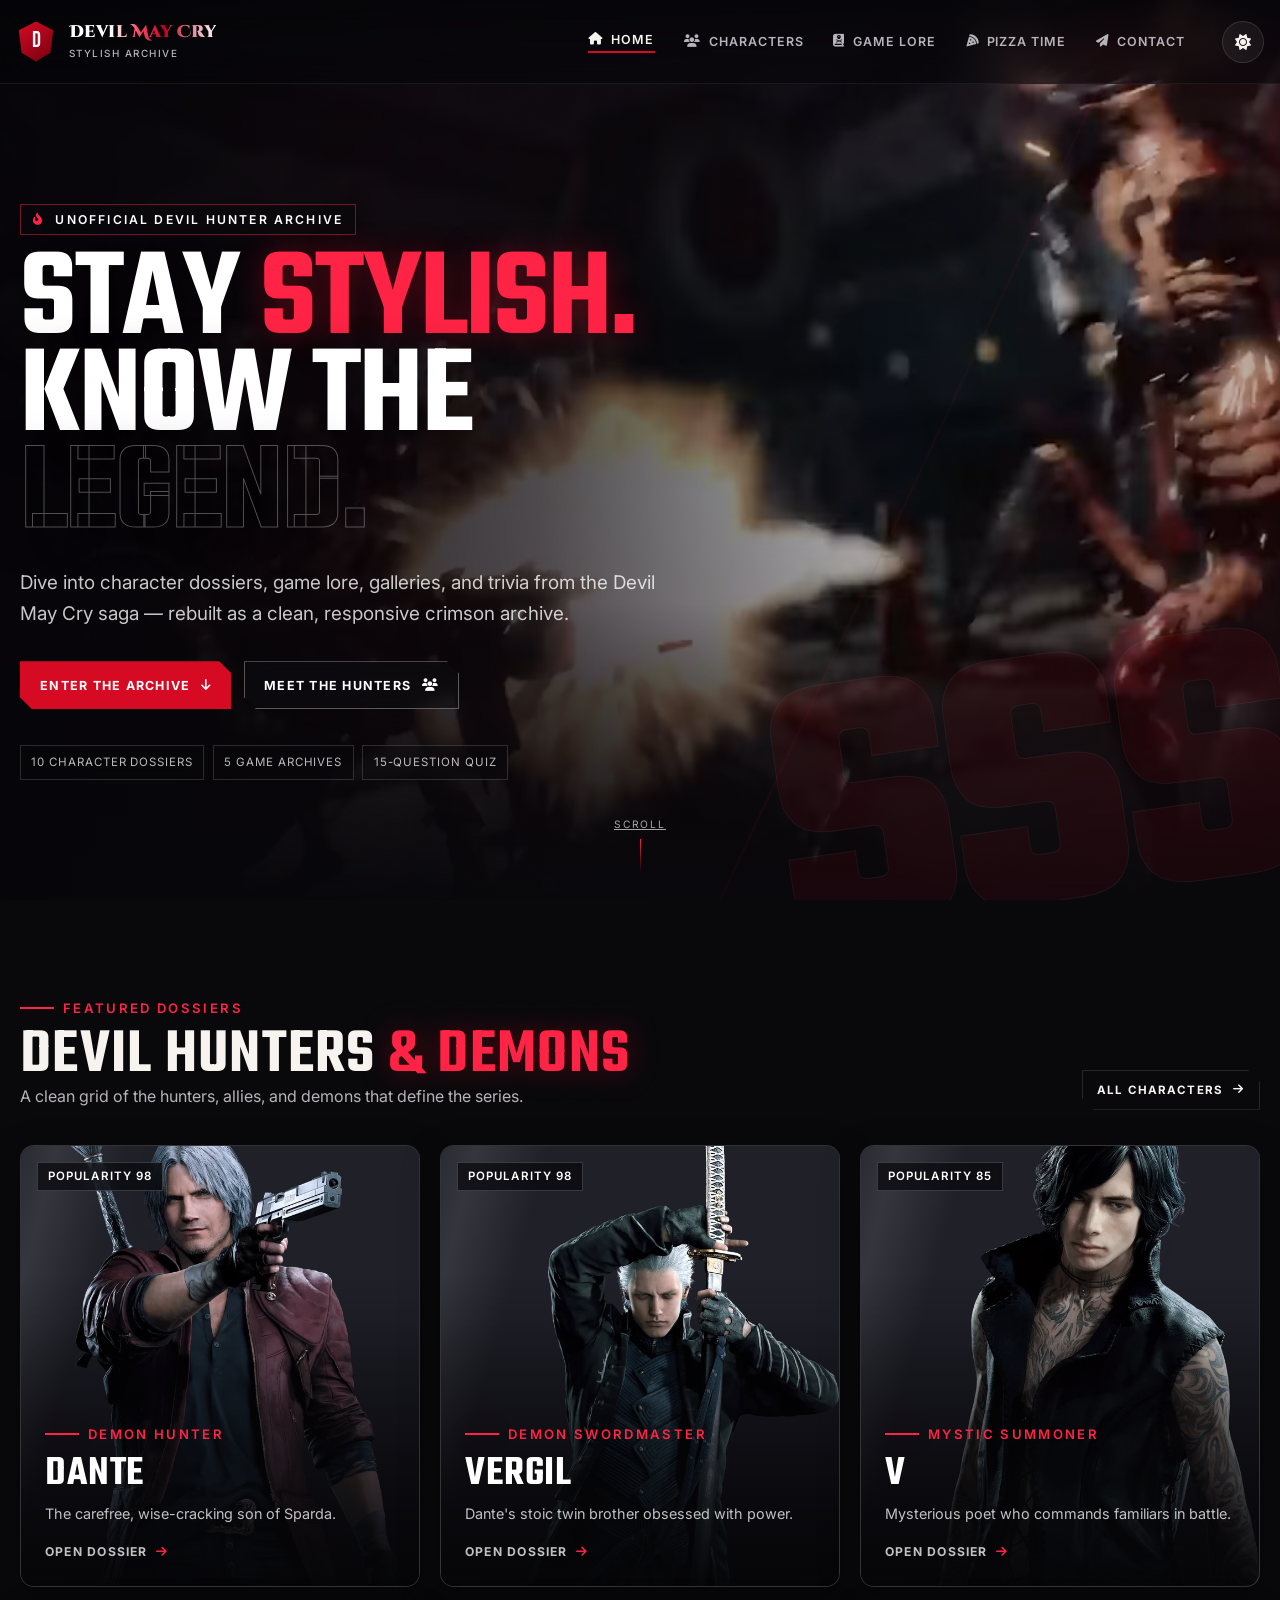
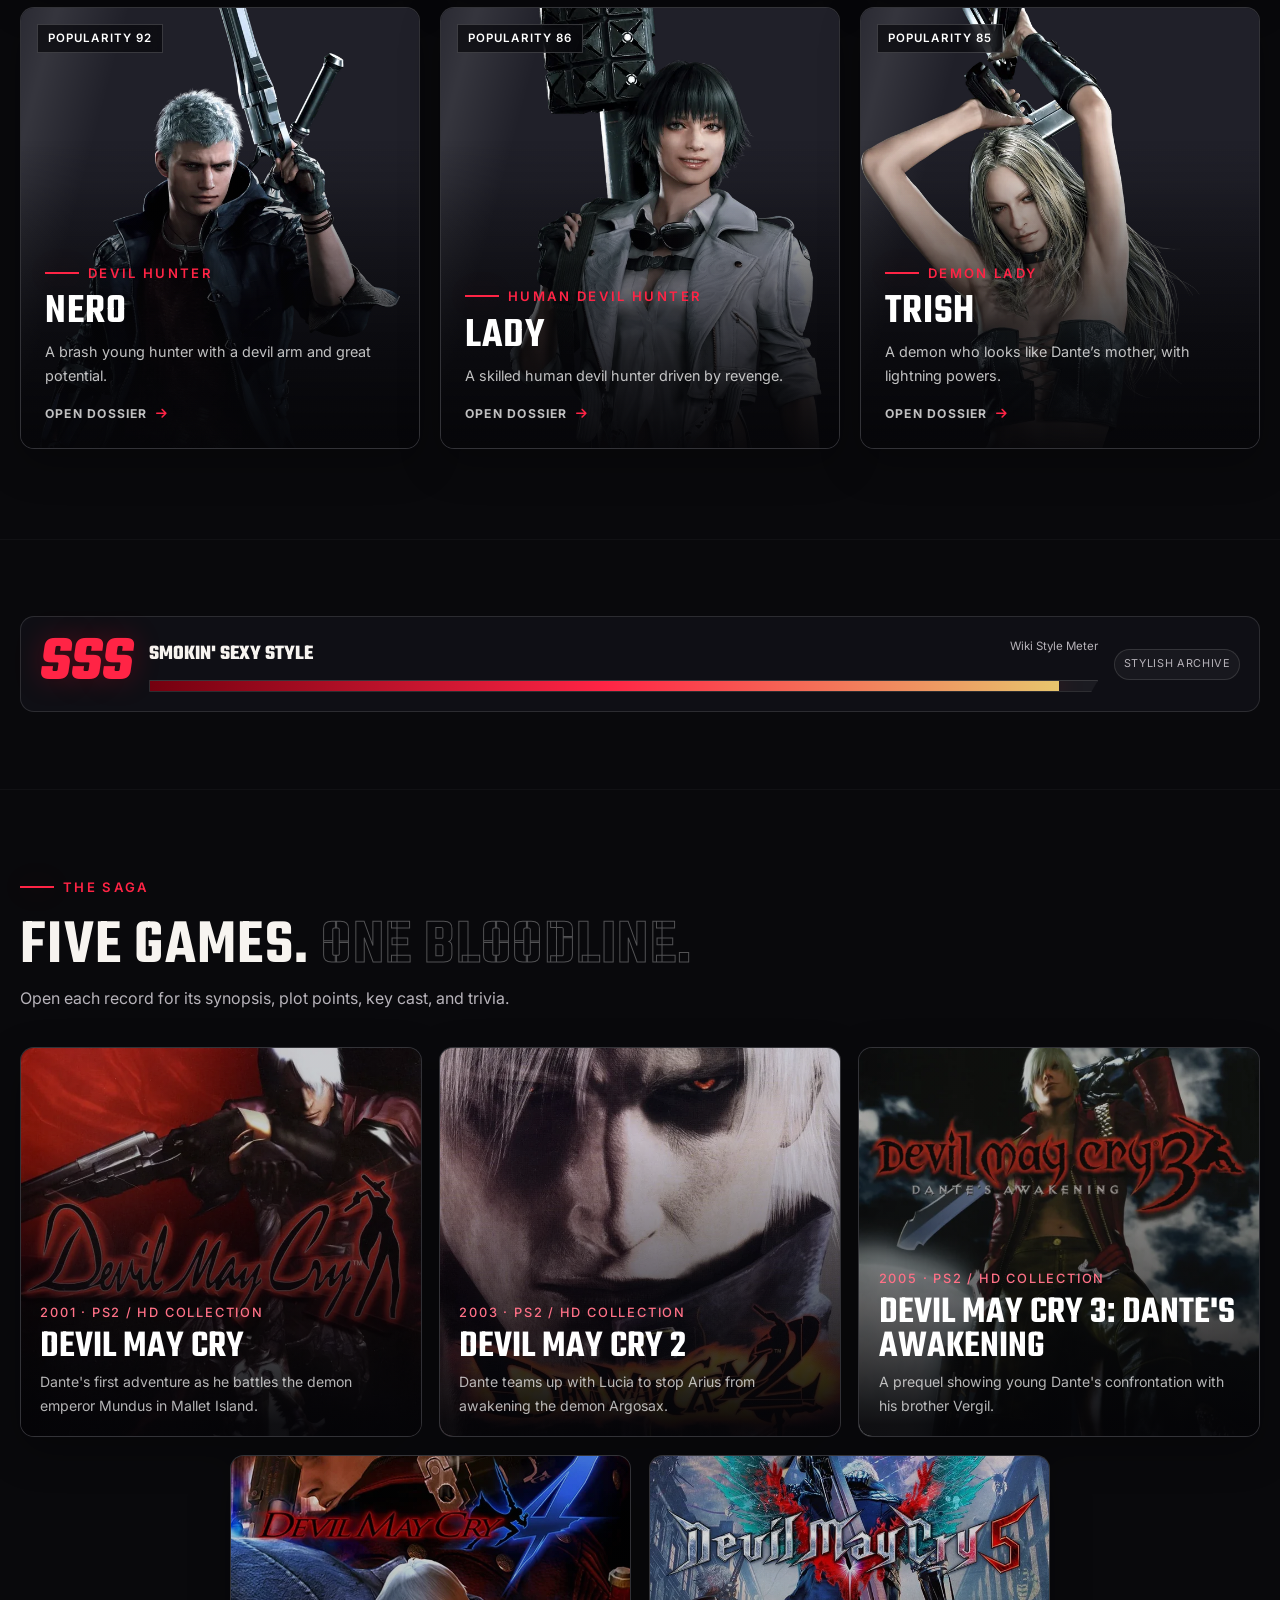
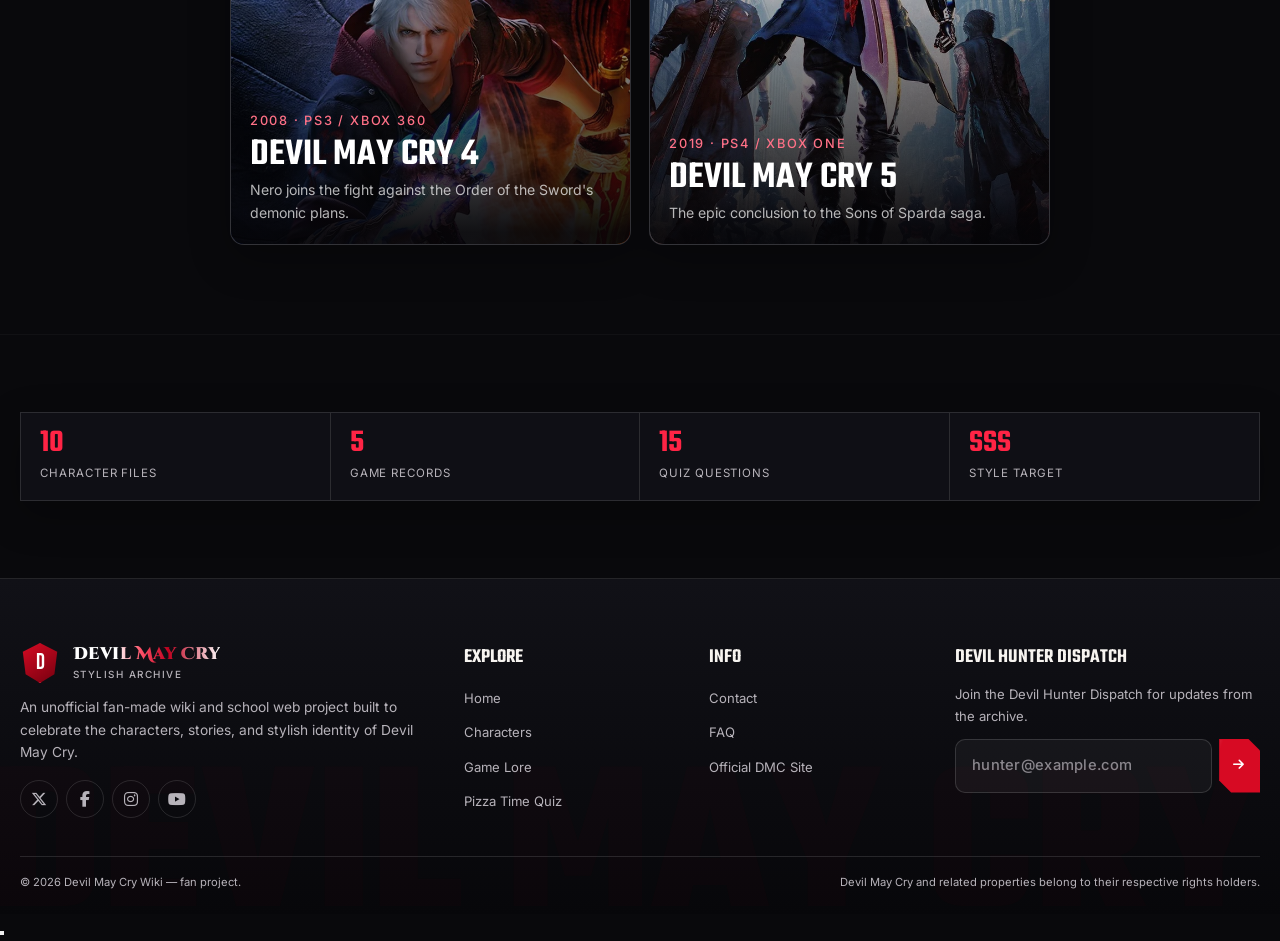
==== commit 029ad858: "New changes, Read in CHANGELOG.md" ====
--- a/index.html
+++ b/index.html
@@ -1,5 +1,6 @@
 <!doctype html>
 <html lang="en" data-theme="dark">
+
 <head>
   <meta charset="utf-8">
   <meta name="viewport" content="width=device-width, initial-scale=1">
@@ -7,93 +8,217 @@
   <link rel="icon" href="assets/icons/favicon.ico" sizes="32x32">
   <link rel="icon" type="image/png" sizes="32x32" href="assets/icons/favicon-32.png">
   <link rel="apple-touch-icon" href="assets/icons/favicon-180.png">
-  <meta name="description" content="Unofficial Devil May Cry fan wiki with character dossiers, game lore, galleries, and a 15-question trivia quiz.">
+  <meta name="description"
+    content="Unofficial Devil May Cry fan wiki with character dossiers, game lore, galleries, and a 15-question trivia quiz.">
   <title>Devil May Cry Wiki — Stylish Archive</title>
   <link rel="preconnect" href="https://fonts.googleapis.com">
   <link rel="preconnect" href="https://fonts.gstatic.com" crossorigin>
-  <link href="https://fonts.googleapis.com/css2?family=Bebas+Neue&family=Cinzel+Decorative:wght@700;900&family=Inter:wght@400;500;600;700&family=Teko:wght@400;500;600;700&display=swap" rel="stylesheet">
+  <link
+    href="https://fonts.googleapis.com/css2?family=Bebas+Neue&family=Cinzel+Decorative:wght@700;900&family=Inter:wght@400;500;600;700&family=Teko:wght@400;500;600;700&display=swap"
+    rel="stylesheet">
   <link rel="stylesheet" href="https://cdnjs.cloudflare.com/ajax/libs/font-awesome/6.7.2/css/all.min.css">
   <link rel="stylesheet" href="style.css">
 </head>
+
 <body>
-<div class="scroll-progress" id="scrollProgress" aria-hidden="true"></div>
-<header class="site-header" id="siteHeader">
-  <div class="nav-shell">
-    <a class="brand" href="index.html" aria-label="Devil May Cry Wiki home">
-      <span class="brand-mark">D</span>
-      <span class="brand-copy"><span class="brand-name">Devil May Cry</span><span class="brand-tag">Stylish Archive</span></span>
-    </a>
-    <nav class="site-nav" id="siteNav" aria-label="Primary navigation"><ul class="nav-list"><li><a class="nav-link active" href="index.html"><i class="fa-solid fa-house"></i>Home</a></li><li><a class="nav-link " href="characters.html"><i class="fa-solid fa-users"></i>Characters</a></li><li><a class="nav-link " href="lore.html"><i class="fa-solid fa-book-skull"></i>Game Lore</a></li><li><a class="nav-link " href="quiz.html"><i class="fa-solid fa-pizza-slice"></i>Pizza Time</a></li><li><a class="nav-link " href="contact.html"><i class="fa-solid fa-paper-plane"></i>Contact</a></li></ul></nav>
-    <div class="nav-actions">
-      <button class="icon-btn" id="themeToggle" type="button" aria-label="Switch color theme"><i class="fa-solid fa-sun"></i></button>
-      <button class="menu-btn" id="menuButton" type="button" aria-label="Open menu" aria-controls="siteNav" aria-expanded="false"><span></span><span></span><span></span></button>
+  <div class="scroll-progress" id="scrollProgress" aria-hidden="true"></div>
+  <header class="site-header" id="siteHeader">
+    <div class="nav-shell">
+      <a class="brand" href="index.html" aria-label="Devil May Cry Wiki home">
+        <span class="brand-mark">D</span>
+        <span class="brand-copy"><span class="brand-name">Devil May Cry</span><span class="brand-tag">Stylish
+            Archive</span></span>
+      </a>
+      <nav class="site-nav" id="siteNav" aria-label="Primary navigation">
+        <ul class="nav-list">
+          <li><a class="nav-link active" href="index.html"><i class="fa-solid fa-house"></i>Home</a></li>
+          <li><a class="nav-link " href="characters.html"><i class="fa-solid fa-users"></i>Characters</a></li>
+          <li><a class="nav-link " href="lore.html"><i class="fa-solid fa-book-skull"></i>Game Lore</a></li>
+          <li><a class="nav-link " href="quiz.html"><i class="fa-solid fa-pizza-slice"></i>Pizza Time</a></li>
+          <li><a class="nav-link " href="contact.html"><i class="fa-solid fa-paper-plane"></i>Contact</a></li>
+        </ul>
+      </nav>
+      <div class="nav-actions">
+        <button class="icon-btn" id="themeToggle" type="button" aria-label="Switch color theme"><i
+            class="fa-solid fa-sun"></i></button>
+        <button class="menu-btn" id="menuButton" type="button" aria-label="Open menu" aria-controls="siteNav"
+          aria-expanded="false"><span></span><span></span><span></span></button>
+      </div>
+    </div>
+  </header>
+  <section class="hero" id="home">
+    <div class="hero-media"><video autoplay muted loop playsinline preload="metadata" poster="assets/images/Dmc5.webp">
+        <source src="assets/images/hero-loop.webm" type="video/webm">
+        <source src="assets/images/hero-loop.mp4" type="video/mp4">
+      </video></div>
+    <div class="container">
+      <div class="hero-copy reveal is-visible">
+        <span class="eyebrow"><i class="fa-solid fa-fire-flame-curved"></i> Unofficial Devil Hunter Archive</span>
+        <h1 class="hero-title">Stay <span class="slash">Stylish.</span><br>Know the <span
+            class="display-outline">Legend.</span></h1>
+        <p class="hero-lede">Dive into character dossiers, game lore, galleries, and trivia from the Devil May Cry saga
+          — rebuilt as a clean, responsive crimson archive.</p>
+        <div class="hero-actions"><a class="btn" href="#featured">Enter the archive <i
+              class="fa-solid fa-arrow-down"></i></a><a class="btn secondary" href="characters.html">Meet the hunters <i
+              class="fa-solid fa-users"></i></a></div>
+        <div class="hero-badges"><span class="micro-badge">10 character dossiers</span><span class="micro-badge">5 game
+            archives</span><span class="micro-badge">15-question quiz</span></div>
+      </div>
+    </div>
+    <a class="scroll-cue" href="#featured" aria-label="Scroll to featured section">Scroll<span></span></a>
+  </section>
+  <main>
+    <section class="section" id="featured">
+      <div class="container">
+        <div class="section-heading split reveal">
+          <div><span class="section-kicker">Featured dossiers</span>
+            <h2>Devil Hunters <span class="accent-text">& Demons</span></h2>
+            <p>A clean grid of the hunters, allies, and demons that define the series.</p>
+          </div><a class="btn ghost small" href="characters.html">All characters <i
+              class="fa-solid fa-arrow-right"></i></a>
+        </div>
+        <div class="archive-grid" id="featuredGrid">
+          <div class="loading">
+            <div>
+              <div class="spinner"></div>
+              <p style="margin-top:.8rem">Loading dossiers…</p>
+            </div>
+          </div>
+        </div>
+      </div>
+    </section>
+    <section class="section compact">
+      <div class="container">
+        <div class="style-panel reveal">
+          <div class="style-meter">
+            <div class="style-letter">SSS</div>
+            <div>
+              <div style="display:flex;justify-content:space-between;gap:1rem;margin-bottom:.55rem"><strong
+                  style="font-family:var(--font-display);font-size:1.3rem;text-transform:uppercase">Smokin' Sexy
+                  Style</strong><span style="color:var(--muted);font-size:.72rem">Wiki Style Meter</span></div>
+              <div class="meter-track">
+                <div class="meter-fill" style="--meter:96%"></div>
+              </div>
+            </div><span class="tag">Stylish archive</span>
+          </div>
+        </div>
+      </div>
+    </section>
+    <section class="section" id="saga">
+      <div class="container">
+        <div class="section-heading reveal"><span class="section-kicker">The saga</span>
+          <h2>Five Games. <span class="display-outline">One Bloodline.</span></h2>
+          <p>Open each record for its synopsis, plot points, key cast, and trivia.</p>
+        </div>
+        <div class="saga-grid reveal-stagger" id="sagaGrid"></div>
+      </div>
+    </section>
+    <section class="section compact">
+      <div class="container">
+        <div class="stat-rail reveal">
+          <div><strong>10</strong><span>Character files</span></div>
+          <div><strong>5</strong><span>Game records</span></div>
+          <div><strong>15</strong><span>Quiz questions</span></div>
+          <div><strong>SSS</strong><span>Style target</span></div>
+        </div>
+      </div>
+    </section>
+  </main>
+  <footer class="site-footer">
+    <div class="container">
+      <div class="footer-grid">
+        <div class="footer-about">
+          <a class="brand" href="index.html"><span class="brand-mark">D</span><span class="brand-copy"><span
+                class="brand-name">Devil May Cry</span><span class="brand-tag">Stylish Archive</span></span></a>
+          <p>An unofficial fan-made wiki and school web project built to celebrate the characters, stories, and stylish
+            identity of Devil May Cry.</p>
+          <div class="social-row" aria-label="Official Devil May Cry social links">
+            <a class="social-link" href="https://x.com/DevilMayCry" target="_blank" rel="noopener"
+              aria-label="X / Twitter"><i class="fa-brands fa-x-twitter"></i></a>
+            <a class="social-link" href="https://www.facebook.com/DMCPOCOFFICIAL/" target="_blank" rel="noopener"
+              aria-label="Facebook"><i class="fa-brands fa-facebook-f"></i></a>
+            <a class="social-link" href="https://www.instagram.com/devilmaycry_5/" target="_blank" rel="noopener"
+              aria-label="Instagram"><i class="fa-brands fa-instagram"></i></a>
+            <a class="social-link" href="https://www.youtube.com/devilmaycry" target="_blank" rel="noopener"
+              aria-label="YouTube"><i class="fa-brands fa-youtube"></i></a>
+          </div>
+        </div>
+        <div>
+          <h3 class="footer-title">Explore</h3>
+          <ul class="footer-links">
+            <li><a href="index.html">Home</a></li>
+            <li><a href="characters.html">Characters</a></li>
+            <li><a href="lore.html">Game Lore</a></li>
+            <li><a href="quiz.html">Pizza Time Quiz</a></li>
+          </ul>
+        </div>
+        <div>
+          <h3 class="footer-title">Info</h3>
+          <ul class="footer-links">
+            <li><a href="contact.html">Contact</a></li>
+            <li><a href="contact.html#faq">FAQ</a></li>
+            <li><a href="https://www.devilmaycry.com/5se/us/" target="_blank" rel="noopener">Official DMC Site</a></li>
+          </ul>
+        </div>
+        <div>
+          <h3 class="footer-title">Devil Hunter Dispatch</h3>
+          <p style="color:var(--muted);font-size:.82rem;margin-bottom:.7rem">
+  Join the Devil Hunter Dispatch for updates from the archive.
+</p>
+         <div>
+  <form class="newsletter newsletter-form" novalidate>
+
+    <input
+      class="field"
+      type="email"
+      name="email"
+      aria-label="Newsletter email"
+      placeholder="hunter@example.com"
+      autocomplete="email"
+      required
+    >
+
+    <input
+      type="hidden"
+      name="form_type"
+      value="Devil Hunter Dispatch Newsletter"
+    >
+
+    <button
+      class="btn"
+      type="submit"
+      aria-label="Subscribe">
+
+      <i class="fa-solid fa-arrow-right"></i>
+
+    </button>
+
+  </form>
+
+  <p
+    class="newsletter-status"
+    aria-live="polite">
+  </p>
+</div>
+        </div>
+      </div>
+      <div class="footer-bottom"><span>© <span data-current-year></span> Devil May Cry Wiki — fan
+          project.</span><span>Devil May Cry and related properties belong to their respective rights holders.</span>
+      </div>
+    </div>
+  </footer>
+  <button class="back-top" id="backTop" type="button" aria-label="Back to top"><i
+      class="fa-solid fa-arrow-up"></i></button>
+  <div class="lightbox" id="lightbox" role="dialog" aria-modal="true" aria-hidden="true" aria-label="Image preview">
+    <div class="lightbox-inner"><button class="lightbox-close" id="lightboxClose" aria-label="Close image preview"><i
+          class="fa-solid fa-xmark"></i></button><img id="lightboxImage" alt="">
+      <p class="lightbox-caption" id="lightboxCaption"></p>
     </div>
   </div>
-</header>
-<section class="hero" id="home">
-  <div class="hero-media"><video autoplay muted loop playsinline preload="metadata" poster="assets/images/Dmc5.webp"><source src="assets/images/hero-loop.webm" type="video/webm"><source src="assets/images/hero-loop.mp4" type="video/mp4"></video></div>
-  <div class="container">
-    <div class="hero-copy reveal is-visible">
-      <span class="eyebrow"><i class="fa-solid fa-fire-flame-curved"></i> Unofficial Devil Hunter Archive</span>
-      <h1 class="hero-title">Stay <span class="slash">Stylish.</span><br>Know the <span class="display-outline">Legend.</span></h1>
-      <p class="hero-lede">Dive into character dossiers, game lore, galleries, and trivia from the Devil May Cry saga — rebuilt as a clean, responsive crimson archive.</p>
-      <div class="hero-actions"><a class="btn" href="#featured">Enter the archive <i class="fa-solid fa-arrow-down"></i></a><a class="btn secondary" href="characters.html">Meet the hunters <i class="fa-solid fa-users"></i></a></div>
-      <div class="hero-badges"><span class="micro-badge">10 character dossiers</span><span class="micro-badge">5 game archives</span><span class="micro-badge">15-question quiz</span></div>
-    </div>
-  </div>
-  <a class="scroll-cue" href="#featured" aria-label="Scroll to featured section">Scroll<span></span></a>
-</section>
-<main>
-  <section class="section" id="featured">
-    <div class="container">
-      <div class="section-heading split reveal"><div><span class="section-kicker">Featured dossiers</span><h2>Devil Hunters <span class="accent-text">& Demons</span></h2><p>A clean grid of the hunters, allies, and demons that define the series.</p></div><a class="btn ghost small" href="characters.html">All characters <i class="fa-solid fa-arrow-right"></i></a></div>
-      <div class="archive-grid" id="featuredGrid"><div class="loading"><div><div class="spinner"></div><p style="margin-top:.8rem">Loading dossiers…</p></div></div></div>
-    </div>
-  </section>
-  <section class="section compact">
-    <div class="container"><div class="style-panel reveal"><div class="style-meter"><div class="style-letter">SSS</div><div><div style="display:flex;justify-content:space-between;gap:1rem;margin-bottom:.55rem"><strong style="font-family:var(--font-display);font-size:1.3rem;text-transform:uppercase">Smokin' Sexy Style</strong><span style="color:var(--muted);font-size:.72rem">Wiki Style Meter</span></div><div class="meter-track"><div class="meter-fill" style="--meter:96%"></div></div></div><span class="tag">Stylish archive</span></div></div></div>
-  </section>
-  <section class="section" id="saga">
-    <div class="container"><div class="section-heading reveal"><span class="section-kicker">The saga</span><h2>Five Games. <span class="display-outline">One Bloodline.</span></h2><p>Open each record for its synopsis, plot points, key cast, and trivia.</p></div><div class="saga-grid reveal-stagger" id="sagaGrid"></div></div>
-  </section>
-  <section class="section compact">
-    <div class="container"><div class="stat-rail reveal"><div><strong>10</strong><span>Character files</span></div><div><strong>5</strong><span>Game records</span></div><div><strong>15</strong><span>Quiz questions</span></div><div><strong>SSS</strong><span>Style target</span></div></div></div>
-  </section>
-</main>
-<footer class="site-footer">
-  <div class="container">
-    <div class="footer-grid">
-      <div class="footer-about">
-        <a class="brand" href="index.html"><span class="brand-mark">D</span><span class="brand-copy"><span class="brand-name">Devil May Cry</span><span class="brand-tag">Stylish Archive</span></span></a>
-        <p>An unofficial fan-made wiki and school web project built to celebrate the characters, stories, and stylish identity of Devil May Cry.</p>
-        <div class="social-row" aria-label="Official Devil May Cry social links">
-          <a class="social-link" href="https://x.com/DevilMayCry" target="_blank" rel="noopener" aria-label="X / Twitter"><i class="fa-brands fa-x-twitter"></i></a>
-          <a class="social-link" href="https://www.facebook.com/DMCPOCOFFICIAL/" target="_blank" rel="noopener" aria-label="Facebook"><i class="fa-brands fa-facebook-f"></i></a>
-          <a class="social-link" href="https://www.instagram.com/devilmaycry_5/" target="_blank" rel="noopener" aria-label="Instagram"><i class="fa-brands fa-instagram"></i></a>
-          <a class="social-link" href="https://www.youtube.com/devilmaycry" target="_blank" rel="noopener" aria-label="YouTube"><i class="fa-brands fa-youtube"></i></a>
-        </div>
-      </div>
-      <div>
-        <h3 class="footer-title">Explore</h3>
-        <ul class="footer-links"><li><a href="index.html">Home</a></li><li><a href="characters.html">Characters</a></li><li><a href="lore.html">Game Lore</a></li><li><a href="quiz.html">Pizza Time Quiz</a></li></ul>
-      </div>
-      <div>
-        <h3 class="footer-title">Info</h3>
-        <ul class="footer-links"><li><a href="contact.html">Contact</a></li><li><a href="contact.html#faq">FAQ</a></li><li><a href="https://www.devilmaycry.com/5se/us/" target="_blank" rel="noopener">Official DMC Site</a></li></ul>
-      </div>
-      <div>
-        <h3 class="footer-title">Devil Hunter Dispatch</h3>
-        <p style="color:var(--muted);font-size:.82rem;margin-bottom:.7rem">Demo newsletter form with local front-end validation.</p>
-        <div><form class="newsletter newsletter-form" novalidate><input class="field" type="email" aria-label="Newsletter email" placeholder="hunter@example.com" required><button class="btn" type="submit" aria-label="Subscribe"><i class="fa-solid fa-arrow-right"></i></button></form><p class="newsletter-status" aria-live="polite"></p></div>
-      </div>
-    </div>
-    <div class="footer-bottom"><span>© <span data-current-year></span> Devil May Cry Wiki — fan project.</span><span>Devil May Cry and related properties belong to their respective rights holders.</span></div>
-  </div>
-</footer>
-<button class="back-top" id="backTop" type="button" aria-label="Back to top"><i class="fa-solid fa-arrow-up"></i></button>
-<div class="lightbox" id="lightbox" role="dialog" aria-modal="true" aria-hidden="true" aria-label="Image preview"><div class="lightbox-inner"><button class="lightbox-close" id="lightboxClose" aria-label="Close image preview"><i class="fa-solid fa-xmark"></i></button><img id="lightboxImage" alt=""><p class="lightbox-caption" id="lightboxCaption"></p></div></div>
-<div class="cursor-dot" aria-hidden="true"></div><div class="cursor-ring" aria-hidden="true"></div>
-<script src="assets/js/site.js" defer></script>
-<script src="assets/js/home.js" defer></script>
+  <div class="cursor-dot" aria-hidden="true"></div>
+  <div class="cursor-ring" aria-hidden="true"></div>
+  <script src="assets/js/site.js" defer></script>
+  <script src="assets/js/home.js" defer></script>
 </body>
+
 </html>
--- a/style.css
+++ b/style.css
@@ -994,57 +994,64 @@
 /* ---------- filter controls ---------- */
 .control-panel {
   display: grid;
-  grid-template-columns: minmax(220px, 1fr) repeat(2, minmax(160px, 230px)) auto;
+  grid-template-columns: minmax(260px, 1fr) minmax(180px, 230px) minmax(210px, 245px) auto;
   gap: .8rem;
   padding: 1rem;
   border: 1px solid var(--line);
-  background: var(--panel);
+  background: rgba(18, 18, 24, .88);
   border-radius: var(--radius);
-  box-shadow: var(--shadow-soft);
+  box-shadow: 0 18px 45px rgba(0, 0, 0, .26), inset 0 1px 0 rgba(255, 255, 255, .025);
   margin-bottom: 1.6rem;
 }
 
 .view-toggle {
   display: inline-flex;
   align-items: center;
-  gap: .2rem;
+  gap: .25rem;
   padding: .3rem;
-  border: 1px solid var(--line);
-  background: rgba(255, 255, 255, .045);
+  border: 1px solid rgba(255, 255, 255, .13);
+  background: rgba(255, 255, 255, .04);
   border-radius: var(--radius-sm);
 }
 
 .view-toggle-btn {
   display: inline-flex;
   align-items: center;
+  justify-content: center;
   gap: .45rem;
+  min-height: 44px;
   border: 0;
   background: transparent;
   color: var(--muted);
-  font: 600 .76rem var(--font-body);
-  letter-spacing: .04em;
-  text-transform: uppercase;
-  padding: .58rem .85rem;
+  font-family: var(--font-head);
+  font-size: .9rem;
+  font-weight: 500;
+  letter-spacing: .09em;
+  text-transform: uppercase;
+  padding: .58rem .9rem;
   border-radius: calc(var(--radius-sm) - 4px);
   cursor: pointer;
-  transition: background .25s ease, color .25s ease;
+  transition: background .25s ease, color .25s ease, transform .25s ease, box-shadow .25s ease;
 }
 
 .view-toggle-btn i {
-  font-size: .82rem;
+  font-size: .78rem;
 }
 
 .view-toggle-btn:hover {
   color: var(--text);
+  background: rgba(255, 255, 255, .055);
 }
 
 .view-toggle-btn.active {
-  background: var(--crimson);
+  background: linear-gradient(135deg, var(--crimson-bright), var(--crimson));
   color: #fff;
+  box-shadow: 0 6px 20px rgba(215, 10, 35, .22);
 }
 
 .field-wrap {
   position: relative;
+  min-width: 0;
 }
 
 .field-wrap>i {
@@ -1053,36 +1060,97 @@
   top: 50%;
   transform: translateY(-50%);
   color: var(--crimson-bright);
+  font-size: .95rem;
   pointer-events: none;
+  z-index: 2;
 }
 
 .field,
 select.field,
 textarea.field {
   width: 100%;
-  min-height: 48px;
-  border: 1px solid var(--line);
+  min-height: 54px;
+  border: 1px solid rgba(255, 255, 255, .14);
   outline: 0;
-  background: rgba(255, 255, 255, .045);
+  background-color: rgba(255, 255, 255, .045);
   color: var(--text);
   border-radius: var(--radius-sm);
-  padding: .8rem .9rem;
+  padding: .85rem 1rem;
+  font-family: var(--font-body);
+  font-size: .92rem;
+  font-weight: 600;
+  letter-spacing: .018em;
   transition: border-color .25s ease, background .25s ease, box-shadow .25s ease, transform .25s ease;
 }
 
 .field-wrap .field {
-  padding-left: 2.8rem;
-}
-
-.field:focus {
+  padding-left: 2.9rem;
+}
+
+.field::placeholder {
+  color: rgba(183, 179, 186, .72);
+  font-family: var(--font-body);
+  font-weight: 500;
+  letter-spacing: .02em;
+}
+
+select.field {
+  appearance: none;
+  -webkit-appearance: none;
+  -moz-appearance: none;
+  cursor: pointer;
+  padding-right: 3.15rem;
+  background-image:
+    linear-gradient(45deg, transparent 50%, currentColor 50%),
+    linear-gradient(135deg, currentColor 50%, transparent 50%);
+  background-position:
+    calc(100% - 21px) 50%,
+    calc(100% - 16px) 50%;
+  background-size: 5px 5px, 5px 5px;
+  background-repeat: no-repeat;
+}
+
+select.field::-ms-expand {
+  display: none;
+}
+
+.field:hover,
+select.field:hover {
+  border-color: rgba(255, 36, 69, .3);
+}
+
+.field:focus,
+select.field:focus {
   border-color: var(--crimson);
-  box-shadow: 0 0 0 4px rgba(215, 10, 35, .1);
-  background: rgba(215, 10, 35, .055);
+  box-shadow: 0 0 0 3px rgba(215, 10, 35, .09), 0 10px 25px rgba(0, 0, 0, .16);
+  background-color: rgba(215, 10, 35, .055);
 }
 
 select.field option {
   background: var(--panel-solid);
   color: var(--text);
+  font-family: var(--font-body);
+  font-weight: 500;
+}
+
+[data-theme='light'] .control-panel {
+  background: rgba(255, 250, 244, .92);
+  border-color: rgba(41, 22, 28, .14);
+}
+
+[data-theme='light'] .field,
+[data-theme='light'] select.field {
+  background-color: rgba(255, 255, 255, .58);
+  border-color: rgba(41, 22, 28, .14);
+}
+
+[data-theme='light'] .field::placeholder {
+  color: rgba(80, 68, 73, .58);
+}
+
+[data-theme='light'] .view-toggle {
+  background: rgba(30, 20, 25, .035);
+  border-color: rgba(41, 22, 28, .13);
 }
 
 .result-count {
@@ -1097,6 +1165,39 @@
   border: 1px dashed var(--line);
   border-radius: var(--radius);
   color: var(--muted);
+}
+
+@media (max-width: 980px) {
+  .control-panel {
+    grid-template-columns: minmax(220px, 1fr) minmax(170px, 1fr);
+  }
+
+  .view-toggle {
+    grid-column: 1 / -1;
+    justify-self: start;
+  }
+}
+
+@media (max-width: 680px) {
+  .control-panel {
+    grid-template-columns: 1fr;
+    padding: .8rem;
+    gap: .65rem;
+  }
+
+  .view-toggle {
+    grid-column: auto;
+    width: 100%;
+  }
+
+  .view-toggle-btn {
+    flex: 1;
+  }
+
+  .field,
+  select.field {
+    min-height: 52px;
+  }
 }
 
 /* ---------- timeline ---------- */
@@ -2823,4 +2924,328 @@
   .saga-grid>.saga-card:nth-child(5) {
     grid-column: 4 / span 2;
   }
-}+}
+/* ==========================================================
+   MOBILE NAVIGATION + PHONE LAYOUT FIX
+   The menu is ABSOLUTE inside the fixed header instead of
+   FIXED. This avoids backdrop-filter trapping the drawer.
+   ========================================================== */
+@media (max-width: 980px) {
+  :root {
+    --nav-h: 72px;
+  }
+
+  body.menu-open {
+    overflow: hidden;
+  }
+
+  /* Keep the mobile header height predictable even after scroll. */
+  .site-header,
+  .site-header.scrolled {
+    height: var(--nav-h);
+  }
+
+  .nav-shell {
+    width: min(calc(100% - 1rem), 1380px);
+    gap: .55rem;
+  }
+
+  .brand {
+    min-width: 0;
+    flex: 1 1 auto;
+  }
+
+  .brand-copy {
+    min-width: 0;
+  }
+
+  .brand-name {
+    white-space: nowrap;
+  }
+
+  .nav-actions {
+    flex: 0 0 auto;
+    margin-left: auto;
+  }
+
+  .menu-btn {
+    display: grid;
+    z-index: 1300;
+    color: var(--text);
+    background: #17171d;
+    border-color: rgba(255, 255, 255, .14);
+  }
+
+  [data-theme='light'] .menu-btn {
+    color: #18181d;
+    background: #fffaf4;
+    border-color: rgba(20, 20, 25, .14);
+  }
+
+  /*
+     IMPORTANT: absolute positioning is intentional.
+     .site-header uses backdrop-filter, which can make a fixed
+     descendant behave as if it is fixed to the header instead
+     of the viewport. That was why only the first menu item showed.
+  */
+  .site-nav {
+    position: absolute;
+    z-index: 1250;
+    top: 100%;
+    right: 0;
+    bottom: auto;
+    left: auto;
+
+    width: min(370px, calc(100vw - 1rem));
+    height: auto;
+    max-height: calc(100dvh - var(--nav-h) - .5rem);
+
+    margin: 0;
+    padding: .75rem;
+
+    background: #0b0b10 !important;
+    border: 1px solid rgba(255, 255, 255, .13);
+    border-top: 0;
+    border-radius: 0 0 16px 16px;
+
+    box-shadow: 0 26px 60px rgba(0, 0, 0, .62);
+
+    overflow-x: hidden;
+    overflow-y: auto;
+    overscroll-behavior: contain;
+    -webkit-overflow-scrolling: touch;
+
+    opacity: 0;
+    visibility: hidden;
+    pointer-events: none;
+    transform: translateX(calc(100% + 1rem));
+
+    transition:
+      transform .34s var(--ease),
+      opacity .24s ease,
+      visibility .34s ease;
+  }
+
+  [data-theme='light'] .site-nav {
+    background: #fffaf4 !important;
+    border-color: rgba(20, 20, 25, .13);
+    box-shadow: 0 26px 60px rgba(32, 22, 25, .24);
+  }
+
+  .site-nav.open {
+    opacity: 1;
+    visibility: visible;
+    pointer-events: auto;
+    transform: translateX(0);
+  }
+
+  .nav-list {
+    display: grid;
+    grid-template-columns: 1fr;
+    align-items: stretch;
+    gap: .55rem;
+    width: 100%;
+    list-style: none;
+  }
+
+  .nav-list li {
+    display: block;
+    width: 100%;
+  }
+
+  .nav-link {
+    display: flex;
+    width: 100%;
+    min-height: 54px;
+    align-items: center;
+    gap: .75rem;
+
+    padding: .9rem 1rem;
+
+    border: 1px solid rgba(255, 255, 255, .09);
+    border-radius: 11px;
+
+    color: #d8d8df;
+    background: #17171d;
+
+    box-shadow: 0 5px 16px rgba(0, 0, 0, .14);
+
+    font-size: .86rem;
+    transform: none;
+  }
+
+  .nav-link i {
+    width: 1.15rem;
+    flex: 0 0 1.15rem;
+    text-align: center;
+    color: var(--crimson-bright);
+  }
+
+  [data-theme='light'] .nav-link {
+    color: #34343a;
+    background: #f0e8e1;
+    border-color: rgba(20, 20, 25, .1);
+  }
+
+  .nav-link:hover {
+    color: #fff;
+    background: #22222a;
+    border-color: rgba(215, 10, 35, .45);
+    transform: translateX(2px);
+  }
+
+  [data-theme='light'] .nav-link:hover {
+    color: #18181d;
+    background: #e5d9d0;
+  }
+
+  .nav-link.active,
+  [data-theme='light'] .nav-link.active {
+    color: #fff;
+    background: linear-gradient(135deg, #d70a23, #8c0015);
+    border-color: rgba(255, 95, 115, .58);
+    box-shadow: 0 8px 22px rgba(160, 0, 25, .24);
+  }
+
+  .nav-link.active i {
+    color: #fff;
+  }
+
+  .nav-link::after {
+    display: none;
+  }
+
+  .brand-tag {
+    display: none;
+  }
+
+  /* The hero stays dark in both themes, so its outline text must stay light. */
+  .hero .display-outline,
+  .page-hero .display-outline {
+    -webkit-text-stroke-color: rgba(255, 255, 255, .34);
+  }
+}
+
+@media (max-width: 680px) {
+  .container {
+    width: min(calc(100% - 1.25rem), var(--max));
+  }
+
+  .nav-shell {
+    width: calc(100% - 1rem);
+  }
+
+  .brand {
+    gap: .55rem;
+  }
+
+  .brand-mark {
+    width: 35px;
+    font-size: 1.15rem;
+  }
+
+  .brand-name {
+    font-size: .72rem;
+    letter-spacing: .015em;
+  }
+
+  .icon-btn,
+  .menu-btn {
+    width: 40px;
+  }
+
+  .nav-actions {
+    gap: .35rem;
+  }
+
+  .site-nav {
+    right: 0;
+    width: 100%;
+    height: auto;
+    max-height: calc(100dvh - var(--nav-h));
+    padding: .7rem;
+    border-right: 1px solid rgba(255, 255, 255, .13);
+    border-radius: 0 0 14px 14px;
+  }
+
+  [data-theme='light'] .site-nav {
+    border-right-color: rgba(20, 20, 25, .13);
+  }
+
+  .hero {
+    min-height: 100svh;
+    align-items: center;
+    padding: calc(var(--nav-h) + 2rem) 0 2.5rem;
+  }
+
+  .hero-copy {
+    max-width: 100%;
+  }
+
+  .eyebrow {
+    max-width: 100%;
+    margin-bottom: .9rem;
+    padding: .38rem .6rem;
+    gap: .5rem;
+    font-size: .62rem;
+    letter-spacing: .13em;
+  }
+
+  .hero-title {
+    font-size: clamp(3.45rem, 16.8vw, 5.2rem);
+    line-height: .79;
+    letter-spacing: -.01em;
+  }
+
+  .hero-lede {
+    margin-top: 1rem;
+    font-size: .92rem;
+    line-height: 1.6;
+  }
+
+  .hero-actions {
+    display: grid;
+    grid-template-columns: 1fr;
+    gap: .65rem;
+    width: 100%;
+    margin-top: 1.45rem;
+  }
+
+  .hero-actions .btn {
+    width: 100%;
+  }
+
+  .hero-badges {
+    gap: .4rem;
+    margin-top: 1.25rem;
+  }
+
+  .micro-badge {
+    font-size: .62rem;
+    padding: .38rem .5rem;
+  }
+
+  .scroll-cue {
+    display: none;
+  }
+}
+
+@media (max-width: 390px) {
+  .brand-name {
+    font-size: .66rem;
+  }
+
+  .hero-title {
+    font-size: clamp(3.15rem, 16.3vw, 4.45rem);
+  }
+
+  .hero-lede {
+    font-size: .88rem;
+  }
+
+  .nav-link {
+    min-height: 50px;
+    padding: .78rem .9rem;
+    font-size: .82rem;
+  }
+}
